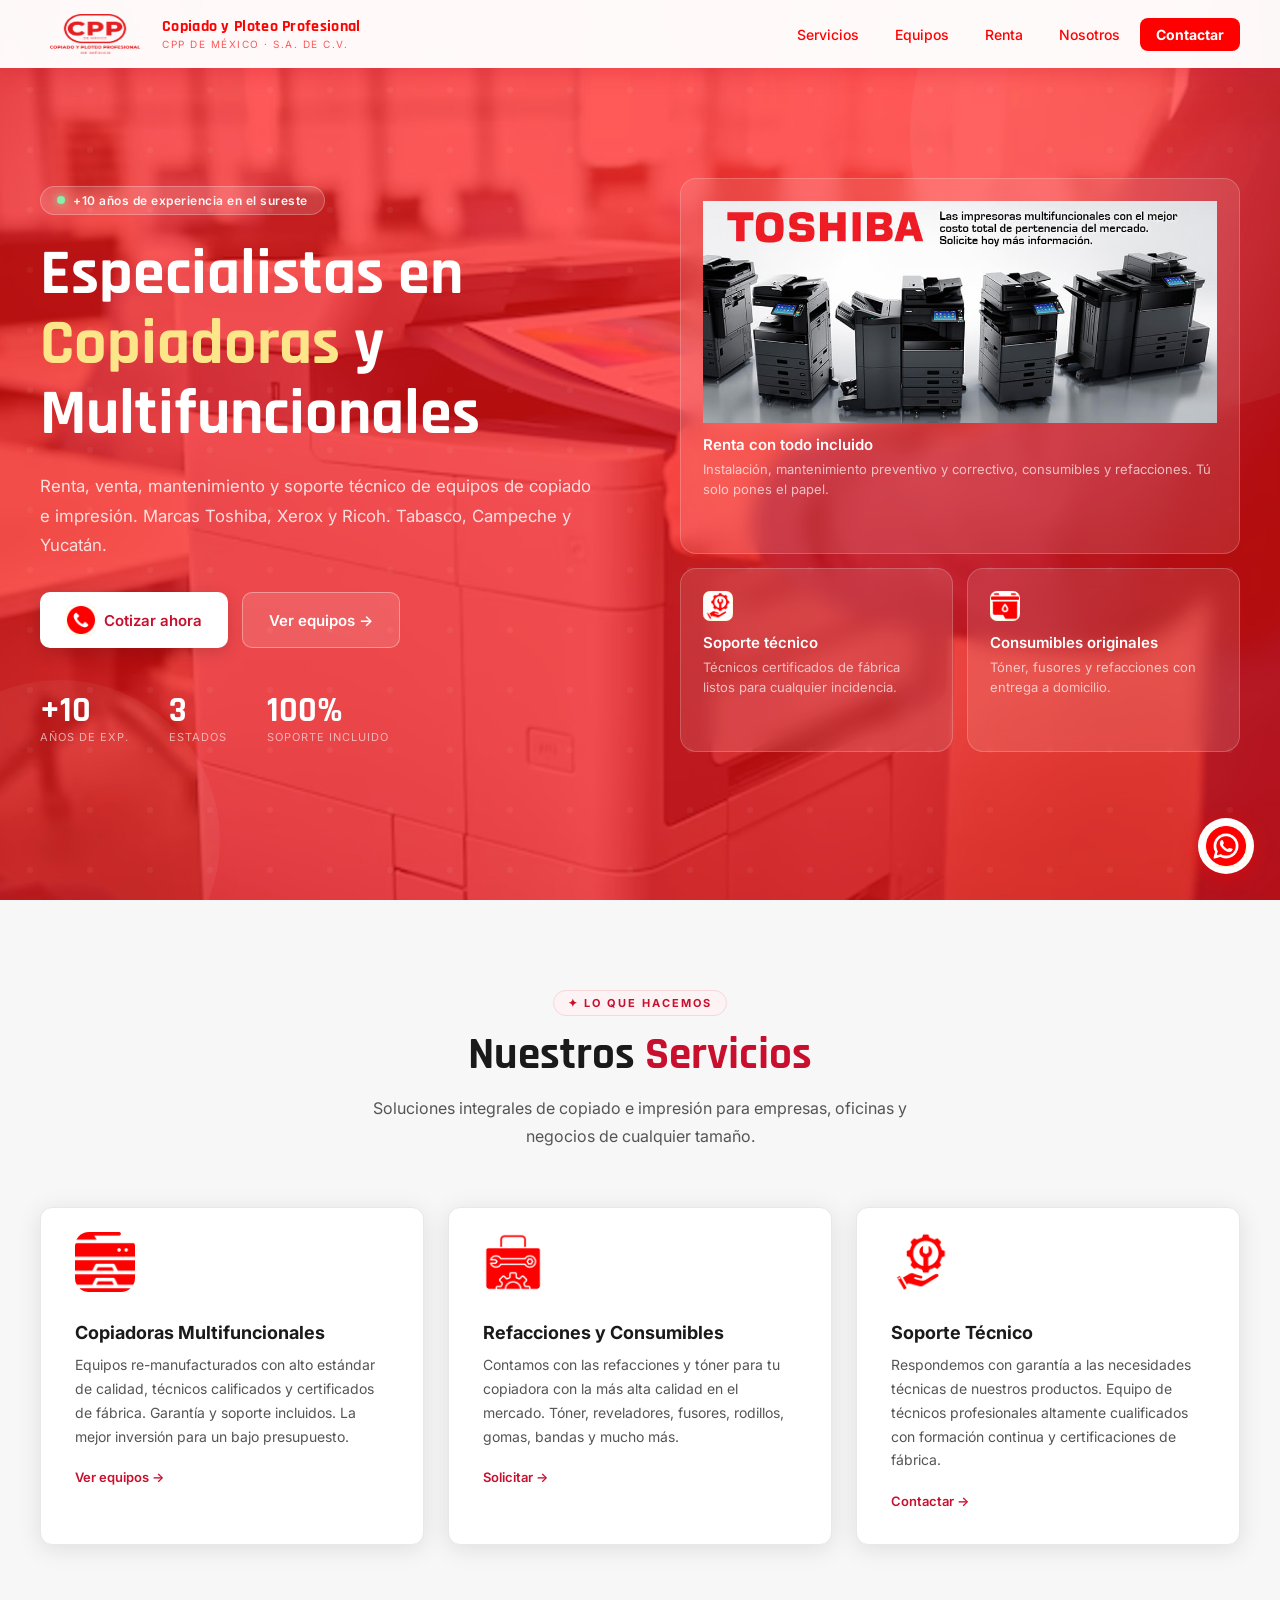
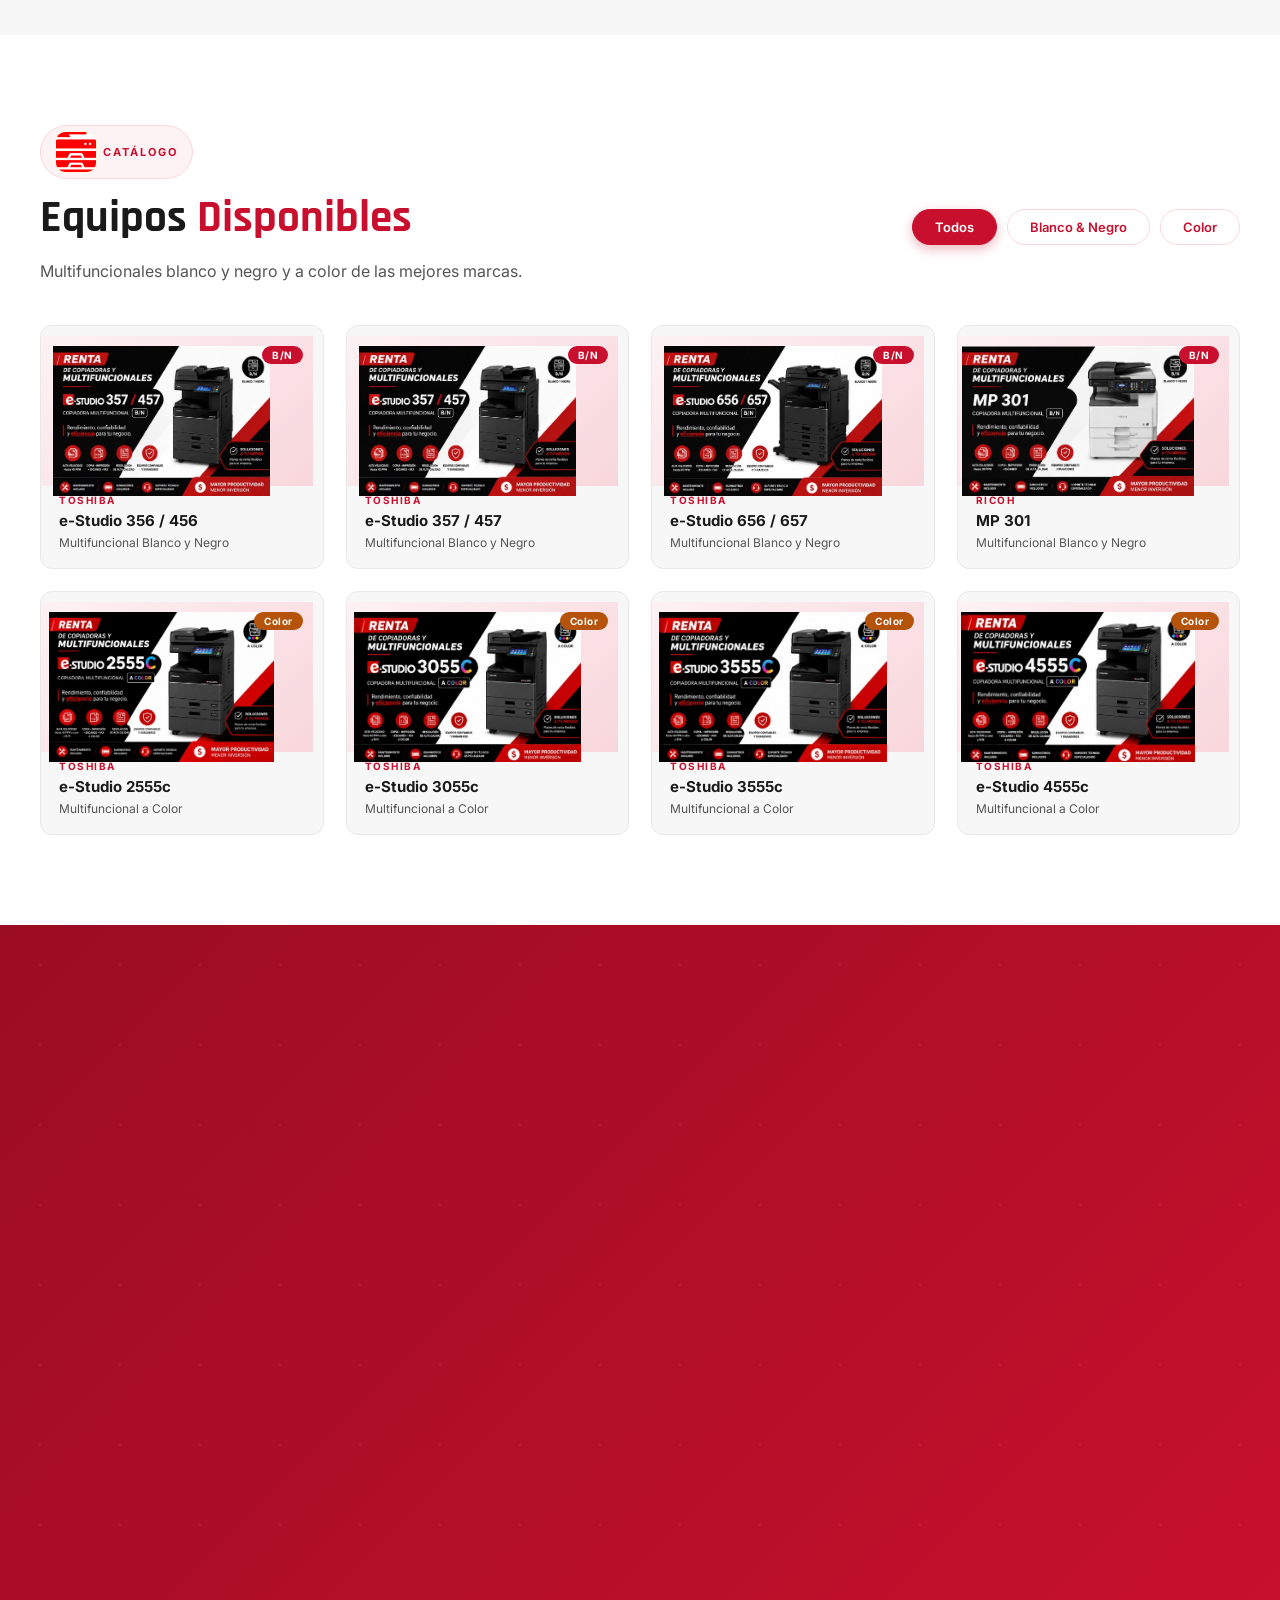
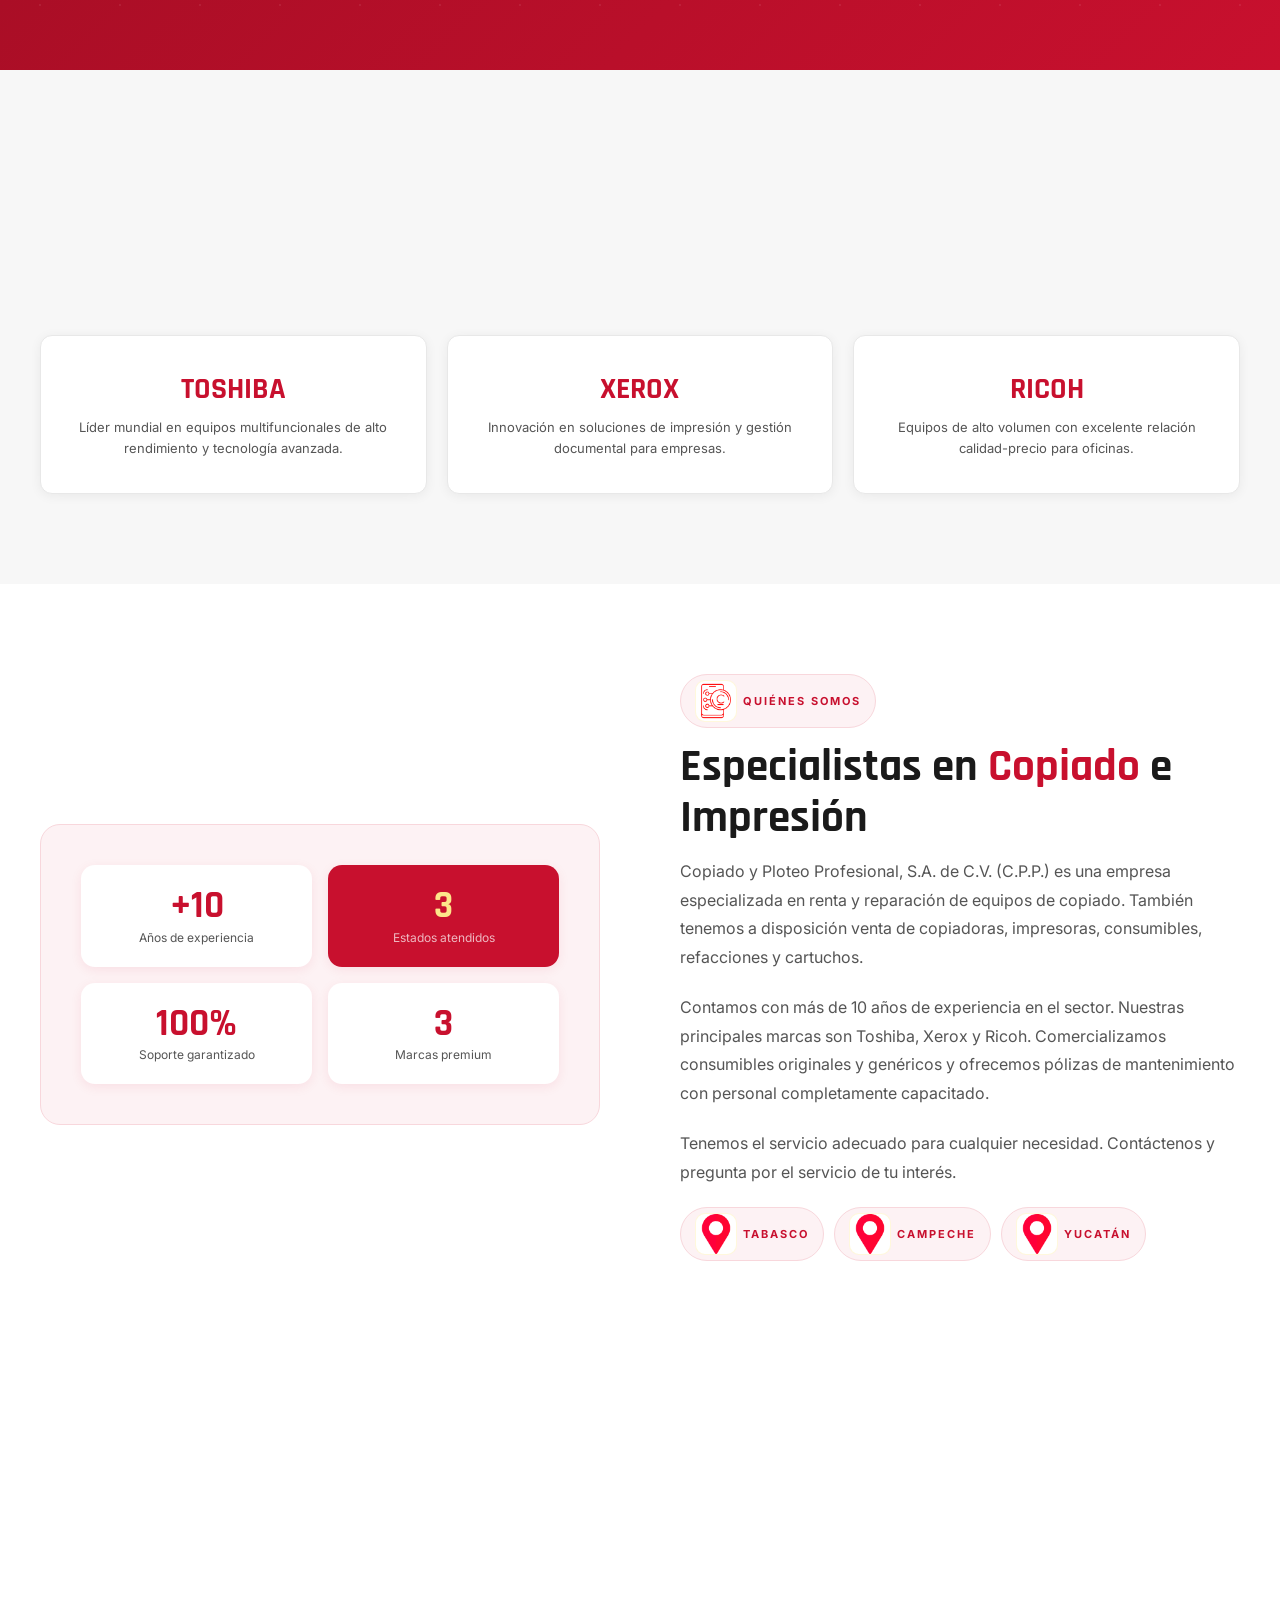
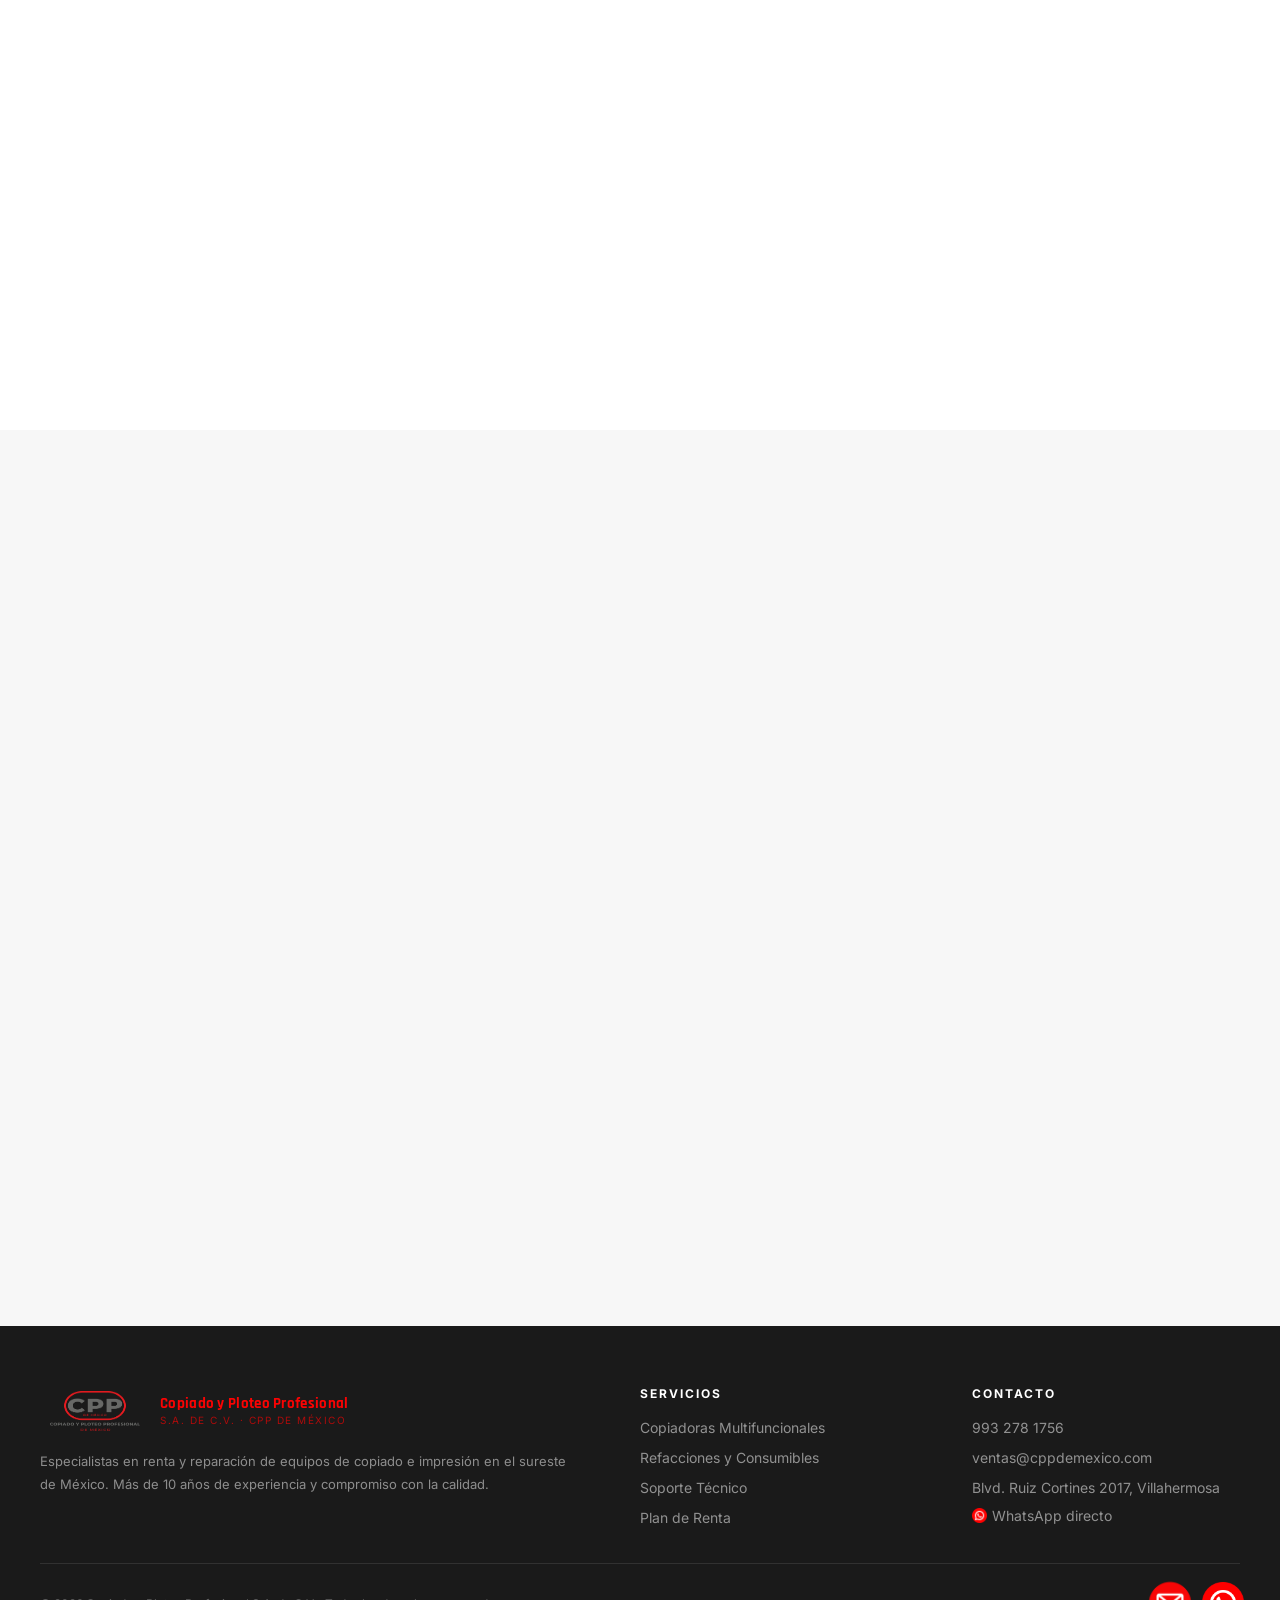
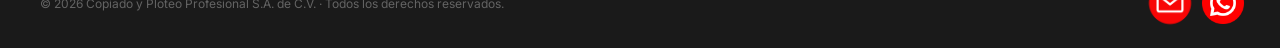
==== iindex.html @ c88094dc "Rename index.html to iindex.html" ====
<!DOCTYPE html>
<html lang="es">
<head>
<meta charset="UTF-8">
<meta name="viewport" content="width=device-width, initial-scale=1.0">
<title>Copiado y Ploteo Profesional | CPP de México</title>
<link href="https://fonts.googleapis.com/css2?family=Inter:wght@300;400;500;600;700;800&family=Rajdhani:wght@500;600;700&display=swap" rel="stylesheet">
<link rel="stylesheet" href="styles.css">
 

</head>
<body>

<!-- NAV -->
<nav id="navbar">
  <a href="#inicio" class="nav-logo">
 <!--   <img src="img/CPPOriginal.png" alt="Logo CPP" class="logo-img" onerror="this.style.display='none'">  -->
  <div class="logo-box"><img src="img/CPP Monocromo Rojo.png" alt="Logo CPP" class="v-logo"></div>
    <div class="logo-txt">
      <span class="logo-nombre">Copiado y Ploteo Profesional</span>
      <span class="logo-sub">CPP de México · S.A. de C.V.</span>
    </div>
  </a>
  <div class="nav-links">
    <a href="#servicios">Servicios</a>
    <a href="#equipos">Equipos</a>
    <a href="#renta">Renta</a>
    <a href="#nosotros">Nosotros</a>
    <a href="#contacto" class="nav-cta">Contactar</a>
  </div>
</nav>

<!-- HERO -->
<section class="hero" id="inicio">
  
  <div class="hero-orb orb1"></div>
  <div class="hero-orb orb2"></div>
  <div class="hero-inner">
    <div>
      <div class="hero-badge"><span class="dot-vivo"></span>+10 años de experiencia en el sureste</div>
      <h1>Especialistas en <em>Copiadoras</em> y Multifuncionales</h1>
      <p>Renta, venta, mantenimiento y soporte técnico de equipos de copiado e impresión. Marcas Toshiba, Xerox y Ricoh. Tabasco, Campeche y Yucatán.</p>
      <div class="hero-btns">
        <a href="#contacto" class="btn btn-blanco"><img src="img/llamada-telefonica.png" alt="Soporte técnico" class="v-icono2"> Cotizar ahora</a>
        <a href="#equipos" class="btn btn-outline">Ver equipos →</a>
      </div>
      <div class="hero-nums">
        <div class="hero-num-item"><div class="num">+10</div><div class="lbl">Años de exp.</div></div>
        <div class="hero-num-item"><div class="num">3</div><div class="lbl">Estados</div></div>
        <div class="hero-num-item"><div class="num">100%</div><div class="lbl">Soporte incluido</div></div>
      </div>
    </div>
    <div class="hero-right">
      <div class="cards-grid">
        <div class="hero-card wide">
          <div class="hc-icon">
          <img src="img/toshiba-slider.jpg" alt="Toshiba e-Studio 2555c" class="eq-card-img" onerror="this.src='data:image/svg+xml;utf8,<svg xmlns=\'http://www.w3.org/2000/svg\' width=\'60\' height=\'60\' viewBox=\'0 0 24 24\' fill=\'none\' stroke=\'%23c8102e\' stroke-width=\'1.5\'><rect x=\'5\' y=\'14\' width=\'14\' height=\'8\' rx=\'1\'/><path d=\'M16 14V4a2 2 0 0 0-2-2h-4a2 2 0 0 0-2 2v10\'/></svg>'">
          </div>
          <h3>Renta con todo incluido</h3>
          <p>Instalación, mantenimiento preventivo y correctivo, consumibles y refacciones. Tú solo pones el papel.</p>
        </div>
        <div class="hero-card">
          <div class="hc-icon"><img src="img/mantenimiento.png" alt="Soporte técnico" class="v-icono2"></div>
          <h3>Soporte técnico</h3>
          <p>Técnicos certificados de fábrica listos para cualquier incidencia.</p>
        </div>
        <div class="hero-card">
          <div class="hc-icon"><img src="img/cartucho.png" alt="Consumibles" class="v-icono2"></div>
          <h3>Consumibles originales</h3>
          <p>Tóner, fusores y refacciones con entrega a domicilio.</p>
        </div>
      </div>
    </div>
  </div>
</section>

<!-- SERVICIOS -->
<section id="servicios">
  <div class="container">
    <div class="s-head center rv">
      <span class="s-badge">✦ Lo que hacemos</span>
      <h2 class="s-titulo">Nuestros <em>Servicios</em></h2>
      <p class="s-desc">Soluciones integrales de copiado e impresión para empresas, oficinas y negocios de cualquier tamaño.</p>
    </div>
    <div class="servicios-grid">
      <div class="srv-card rv d1">
        <div class="srv-icon"  style="background: transparent !important; border: none;"><img src="img/copiadora.png" alt="Multifuncionales" class="srv-icon"  style="background: transparent !important; border: none;"></div>
        <h3>Copiadoras Multifuncionales</h3>
        <p>Equipos re-manufacturados con alto estándar de calidad, técnicos calificados y certificados de fábrica. Garantía y soporte incluidos. La mejor inversión para un bajo presupuesto.</p>
        <a href="#equipos" class="srv-link">Ver equipos →</a>
      </div>
      <div class="srv-card rv d2">
        <div class="srv-icon"  style="background: transparent !important; border: none;"><img src="img/refaccion.png" alt="Refacciones y Consumibles" class="srv-icon"  style="background: transparent !important; border: none;"></div>
        <h3>Refacciones y Consumibles</h3>
        <p>Contamos con las refacciones y tóner para tu copiadora con la más alta calidad en el mercado. Tóner, reveladores, fusores, rodillos, gomas, bandas y mucho más.</p>
        <a href="#contacto" class="srv-link">Solicitar →</a>
      </div>
      <div class="srv-card rv d3">
        <div class="srv-icon"  style="background: transparent !important; border: none;"><img src="img/mantenimiento.png" alt="Soporte Técnico" class="srv-icon"  style="background: transparent !important; border: none;"></div>
        <h3>Soporte Técnico</h3>
        <p>Respondemos con garantía a las necesidades técnicas de nuestros productos. Equipo de técnicos profesionales altamente cualificados con formación continua y certificaciones de fábrica.</p>
        <a href="#contacto" class="srv-link">Contactar →</a>
      </div>
    </div>
  </div>
</section>

<!-- EQUIPOS -->
<section id="equipos">
  <div class="container">
    <div style="display:flex;justify-content:space-between;align-items:flex-end;flex-wrap:wrap;gap:2rem;margin-bottom:2.5rem;" class="rv">
      <div>
        <span class="s-badge"><img src="img/copiadora.png" alt="Soporte técnico" class="v-icon"> Catálogo</span>
        <h2 class="s-titulo">Equipos <em>Disponibles</em></h2>
        <p class="s-desc">Multifuncionales blanco y negro y a color de las mejores marcas.</p>
      </div>
      <div class="tabs">
        <button class="tab act" onclick="filtrar('todos',this)">Todos</button>
        <button class="tab" onclick="filtrar('bn',this)">Blanco & Negro</button>
        <button class="tab" onclick="filtrar('color',this)">Color</button>
      </div>
    </div>
    <div class="equipos-grid" id="equiposGrid">
      <div class="eq-card rv d1" data-t="bn"><div class="eq-img"><img src="img/Imagen357-457.jpg" alt="Toshiba e-Studio 357 / 457" class="eq-img"><span class="eq-pill">B/N</span></div><div class="eq-info"><div class="eq-marca">Toshiba</div><div class="eq-modelo">e-Studio 356 / 456</div><div class="eq-tipo">Multifuncional Blanco y Negro</div></div></div>      
      <div class="eq-card rv d2" data-t="bn"><div class="eq-img"><img src="img/Imagen357-457.jpg" alt="Toshiba e-Studio 357 / 457" class="eq-img"><span class="eq-pill">B/N</span></div><div class="eq-info"><div class="eq-marca">Toshiba</div><div class="eq-modelo">e-Studio 357 / 457</div><div class="eq-tipo">Multifuncional Blanco y Negro</div></div></div>
      <div class="eq-card rv d3" data-t="bn"><div class="eq-img"><img src="img/Imagen656-657.jpg" alt="Toshiba e-Studio 656 / 657" class="eq-img"><span class="eq-pill">B/N</span></div><div class="eq-info"><div class="eq-marca">Toshiba</div><div class="eq-modelo">e-Studio 656 / 657</div><div class="eq-tipo">Multifuncional Blanco y Negro</div></div></div>
      <div class="eq-card rv d1" data-t="bn"><div class="eq-img"><img src="img/ImagenMP301.jpg" alt="Ricoh MP 301" class="eq-img"><span class="eq-pill">B/N</span></div><div class="eq-info"><div class="eq-marca">Ricoh</div><div class="eq-modelo">MP 301</div><div class="eq-tipo">Multifuncional Blanco y Negro</div></div></div>
      <div class="eq-card rv d2" data-t="color"><div class="eq-img"><img src="img/Imagen2555c.jpg" alt="Toshiba e-Studio 357 / 457" class="eq-img"><span class="eq-pill" style="background:#b45309;">Color</span></div><div class="eq-info"><div class="eq-marca">Toshiba</div><div class="eq-modelo">e-Studio 2555c</div><div class="eq-tipo">Multifuncional a Color</div></div></div>
      <div class="eq-card rv d3" data-t="color"><div class="eq-img"><img src="img/Imagen3055c.jpg" alt="Toshiba e-Studio 357 / 457" class="eq-img"><span class="eq-pill" style="background:#b45309;">Color</span></div><div class="eq-info"><div class="eq-marca">Toshiba</div><div class="eq-modelo">e-Studio 3055c</div><div class="eq-tipo">Multifuncional a Color</div></div></div>
      <div class="eq-card rv d1" data-t="color"><div class="eq-img"><img src="img/Imagen3555c.jpg" alt="Toshiba e-Studio 357 / 457" class="eq-img"><span class="eq-pill" style="background:#b45309;">Color</span></div><div class="eq-info"><div class="eq-marca">Toshiba</div><div class="eq-modelo">e-Studio 3555c</div><div class="eq-tipo">Multifuncional a Color</div></div></div>
      <div class="eq-card rv d2" data-t="color"><div class="eq-img"><img src="img/Imagen4555c.jpg" alt="Toshiba e-Studio 357 / 457" class="eq-img"><span class="eq-pill" style="background:#b45309;">Color</span></div><div class="eq-info"><div class="eq-marca">Toshiba</div><div class="eq-modelo">e-Studio 4555c</div><div class="eq-tipo">Multifuncional a Color</div></div></div>
    </div>
  </div>
</section>

<!-- RENTA -->
<section id="renta">
  <div class="container">
    <div class="renta-layout">
      <div class="rv">
        <span class="s-badge"><img src="img/portapapeles.png" alt="Plan de Renta" class="v-icono2"> Plan de Renta</span>
        <h2 class="s-titulo">¡Inicia tu Plan de <em>Renta</em> Hoy!</h2>
        <p class="s-desc">No detengas tu gestión documental. Nosotros nos encargamos de todo.</p>
        <ul class="ventajas">
          <li class="ventaja"><div class="v-icon c-ic"><img src="img/refaccion.png" alt="Instalación completa" class="v-icon"></div><div><div class="v-titulo">Instalación completa</div><div class="v-desc">Nuestro equipo instala y configura el equipo en tu empresa.</div></div></li>
          <li class="ventaja"><div class="v-icon c-ic"><img src="img/pila-de-libros-de-tres.png" alt="Capacitación al usuario" class="v-icon"></div><div><div class="v-titulo">Capacitación al usuario</div><div class="v-desc">Entrenamos a tu personal para aprovechar el equipo al máximo.</div></div></li>
          <li class="ventaja"><div class="v-icon c-ic"><img src="img/mantenimiento.png" alt="Servicio preventivo y correctivo" class="v-icon"></div><div><div class="v-titulo">Servicio preventivo y correctivo</div><div class="v-desc">Mantenimiento periódico y atención a fallas sin costos extras.</div></div></li>
          <li class="ventaja"><div class="v-icon c-ic"><img src="img/consumibles.png" alt="Consumibles y refacciones incluidas" class="v-icon"></div><div><div class="v-titulo">Consumibles y refacciones incluidas</div><div class="v-desc">Tóner, reveladores, fusores y más. Tú solo pones el papel.</div></div></li>
        </ul>
      </div>
      <div class="rv d2">
        <div class="cta-box">
          <div class="cta-slogan">¡Tú solo pones el papel!</div>
          <div class="cta-sub">Instalación · Mantenimiento preventivo y correctivo · Consumibles · Tóner · Refacciones.<br>Todo incluido en tu plan de renta mensual.</div>
          <a href="https://wa.me/529932781756" class="btn-wa" target="_blank"><img src="img/whatsapp.png" alt="WhatsApp" class="v-icon"> Cotizar por WhatsApp</a>
          <div class="cta-datos">
            <strong>ventas@cppdemexico.com</strong><br>
            WhatsApp: <strong>993 278 1756</strong><br>
            Celular: <strong>993 224 5363 · 81 3222 5415</strong>
          </div>
        </div>
      </div>
    </div>
  </div>
</section>

<!-- MARCAS -->
<section id="marcas">
  <div class="container">
    <div class="s-head center rv">
      <span class="s-badge"><img src="img/marca.png" alt="Marcas" class="v-icon"> Marcas</span>
      <h2 class="s-titulo">Distribuidores <em>Autorizados</em></h2>
    </div>
    <div class="marcas-grid">
      <div class="marca-card rv d1"><div class="marca-nombre">TOSHIBA</div><div class="marca-desc">Líder mundial en equipos multifuncionales de alto rendimiento y tecnología avanzada.</div></div>
      <div class="marca-card rv d2"><div class="marca-nombre">XEROX</div><div class="marca-desc">Innovación en soluciones de impresión y gestión documental para empresas.</div></div>
      <div class="marca-card rv d3"><div class="marca-nombre">RICOH</div><div class="marca-desc">Equipos de alto volumen con excelente relación calidad-precio para oficinas.</div></div>
    </div>
  </div>
</section>

<!-- NOSOTROS -->
<section id="nosotros">
  <div class="container">
    <div class="nos-layout">
      <div class="nos-nums rv">
        <div class="n-box"><div class="n-num">+10</div><div class="n-lbl">Años de experiencia</div></div>
        <div class="n-box dest"><div class="n-num">3</div><div class="n-lbl">Estados atendidos</div></div>
        <div class="n-box"><div class="n-num">100%</div><div class="n-lbl">Soporte garantizado</div></div>
        <div class="n-box"><div class="n-num">3</div><div class="n-lbl">Marcas premium</div></div>
      </div>
      <div class="nos-texto rv d2">
        <span class="s-badge"><img src="img/somos.png" alt="Quiénes somos" class="v-icon"> Quiénes somos</span>
        <h2 class="s-titulo">Especialistas en <em>Copiado</em> e Impresión</h2>
        <p>Copiado y Ploteo Profesional, S.A. de C.V. (C.P.P.) es una empresa especializada en renta y reparación de equipos de copiado. También tenemos a disposición venta de copiadoras, impresoras, consumibles, refacciones y cartuchos.</p>
        <p>Contamos con más de 10 años de experiencia en el sector. Nuestras principales marcas son Toshiba, Xerox y Ricoh. Comercializamos consumibles originales y genéricos y ofrecemos pólizas de mantenimiento con personal completamente capacitado.</p>
        <p>Tenemos el servicio adecuado para cualquier necesidad. Contáctenos y pregunta por el servicio de tu interés.</p>
        <div class="chips">
          <span class="s-badge"><img src="img/marcador-de-posicion.png" alt="Celular" class="v-icon"> Tabasco</span>
          <span class="s-badge"><img src="img/marcador-de-posicion.png" alt="Dirección" class="v-icon"> Campeche</span>
          <span class="s-badge"><img src="img/marcador-de-posicion.png" alt="Dirección" class="v-icon"> Yucatán</span>
        </div>
      </div>
    </div>
  </div>
</section>

 <!-- formulario --> 

 <!-- FORMULARIO -->
<section id="formulario">
  <div class="container"> 
    <div class="nos-layout">

      <div class="nos-nums rv">      
        <h2 class="s-titulo" style="display: block;"><em>¿Te interesa una renta? </em>Déjanos tus datos y nos contactamos contigo.</h2>      
      </div>
    
      <div class="nos-texto rv d2">
        <div class="">     
           <h2 class="s-titulo" style="display: block;"><em>Formulario: </em></h2>      
        </div>
       
                <form class="interactive-form" method="post" name="cpp" id="form-control" accept-charset="utf-8">
                    <div class="form-group">
                        <input type="text" id="interactive-name" data-type="input-textbox" placeholder=" ">
                        <label for="interactive-name">Nombre</label>
                    </div>
                    
                    <div class="form-group">
                        <input type="email" id="interactive-email" data-type="input-textbox" placeholder=" ">
                        <label for="interactive-email">Email</label>
                    </div>
                    
                    <div class="form-group">
                        <textarea id="interactive-message" rows="4" placeholder=" "></textarea>
                        <label for="interactive-message">Mensaje</label>
                    </div>
                    
                    <button type="submit"  id="btn_guardar-registro">
                        <span>Enviar Mensaje</span>
                        <div class="button-ripple"></div>
                    </button>
                </form>
            

       <div id="msg-confirmacion" class="oculto">
        ✅ Tus datos se enviaron correctamente. En el transcurso del día nos comunicaremos contigo.
       </div>
      
      </div>
    </div>
  </div>
</section>


<!-- CONTACTO -->
<section id="contacto">
  <div class="container">
    <div class="s-head center rv">
      <span class="s-badge"><img src="img/llamada-telefonica.png" alt="Celular" class="v-icon"> Contáctanos</span>
      <h2 class="s-titulo">Estamos para <em>Ayudarte</em></h2>
      <p class="s-desc">Visítanos, escríbenos o llámanos. Con gusto te asesoramos sin compromiso.</p>
    </div>
    <div class="contacto-layout">
      <div class="c-items rv d1" >

        
        <a href="https://wa.me/529932781756" class="c-item" style="border-left:3px solid var(--rojo);" target="_blank">
          <div class="c-ic"><img src="img/whatsapp.png" alt="WhatsApp" class="v-icon"></div>
          <div><div class="c-lbl">WhatsApp</div><div class="c-val">993 278 1756</div></div>
        </a>
        

        
        <a href="tel:+529932245363" class="c-item" style="border-left:3px solid var(--rojo);">
          <div class="c-ic" ><img src="img/telefono-movil.png" alt="Celular" class="v-icon"></div>
          <div><div class="c-lbl">Celular ventas</div><div class="c-val">993 224 5363</div><div class="c-val2">81 3222 5415 · 993 591 0298</div></div>
        </a>
      

        
        <a href="mailto:ventas@cppdemexico.com" class="c-item" style="border-left:3px solid var(--rojo);">
          <div class="c-ic" ><img src="img/email.png" alt="Correo electrónico" class="v-icon" style="width: 60px; height: 60px;"></div>
          <div><div class="c-lbl">Correo electrónico</div><div class="c-val">ventas@cppdemexico.com</div><div class="c-val2">sistemas.impresto@gmail.com</div></div>
        </a>
        

        <div class="c-item" style="border-left:3px solid var(--rojo);">
          <div class="c-ic"><img src="img/marcador-de-posicion.png" alt="Dirección" class="v-icon"></div>
          <div><div class="c-lbl">Dirección</div><div class="c-val">Blvd. Adolfo Ruiz Cortines 2017</div><div class="c-val2">Atasta de Serra, C.P. 86100 · Villahermosa, Tab.</div></div>
        </div>

        <div class="c-item" style="border-left:3px solid var(--rojo);">
          <div class="c-ic"><img src="img/servicio-al-cliente.png" alt="Asesor de ventas" class="v-icon"></div>
          <div><div class="c-lbl">Asesor de ventas</div><div class="c-val">Arturo Morales Yedra</div><div class="c-val2">arturoye@cppdemexico.com · carlosdd@cppdemexico.com</div></div>
        </div>
      </div>
      <div class="rv d2">
        <div class="mapa-box">
          <iframe src="https://maps.google.com/maps?q=Boulevard+Adolfo+Ruiz+Cortines+2017,+Atasta+de+Serra,+86100+Villahermosa&output=embed&z=17" loading="lazy" allowfullscreen referrerpolicy="no-referrer-when-downgrade" title="Ubicación CPP de México"></iframe>
        </div>
        <div class="horario-box" style="border-left:3px solid var(--rojo);">
          <strong>Horario de atención</strong>
          <p>Lunes a Viernes: 9:00 AM – 6:00 PM<br>Sábado: 9:00 AM – 2:00 PM<br><span>Soporte técnico disponible en horario de renta</span></p>
        </div>
      </div>
    </div>
  </div>
</section>

<!-- FOOTER -->
<footer>
  <div class="footer-grid">
    <div>
      <div style="display:flex;align-items:center;gap:10px;margin-bottom:6px;">
        <div class="logo-box"><img src="img/CPP Original.png" alt="logo" class="v-logo"></div>
        <div>
          <div class="logo-nombre" style="font-size:15px;">Copiado y Ploteo Profesional</div>
          <div class="logo-sub">S.A. de C.V. · CPP de México</div>
        </div>
      </div>
      <p class="f-desc">Especialistas en renta y reparación de equipos de copiado e impresión en el sureste de México. Más de 10 años de experiencia y compromiso con la calidad.</p>
    </div>
    <div>
      <div class="f-titulo">Servicios</div>
      <ul class="f-links">
        <li><a href="#servicios">Copiadoras Multifuncionales</a></li>
        <li><a href="#servicios">Refacciones y Consumibles</a></li>
        <li><a href="#servicios">Soporte Técnico</a></li>
        <li><a href="#renta">Plan de Renta</a></li>
      </ul>
    </div>
    <div>
      <div class="f-titulo">Contacto</div>
      <ul class="f-links">
        <li><a href="tel:+529932781756">993 278 1756</a></li>
        <li><a href="mailto:ventas@cppdemexico.com">ventas@cppdemexico.com</a></li>
        <li><a href="#">Blvd. Ruiz Cortines 2017, Villahermosa</a></li>
        <a href="https://wa.me/529932781756" target="_blank" style="display:flex; align-items:center; gap:5px;">
  <img src="img/whatsapp.png" alt="WhatsApp" style="width:15px; height:15px; border:none;">
   WhatsApp directo
</a>

      </ul>
    </div>
  </div>
  <div class="footer-bot">
    <div>© 2026 Copiado y Ploteo Profesional S.A. de C.V. · Todos los derechos reservados.</div>
    <div class="soc-links">
      <a href="mailto:ventas@cppdemexico.com" class="soc-btn" title="Email"><img src="img/email.png" alt="Email" class="v-icon" style="background: transparent !important; border:none; width: 60px; height: 60px;"> </a>  &nbsp;
      <a href="https://wa.me/529932781756" class="soc-btn" target="_blank" title="WhatsApp"><img src="img/whatsapp.png" alt="WhatsApp" class="v-icon" style="background: transparent !important;;border:none"></a>
    </div>
  </div>
</footer>

<a href="https://wa.me/529932781756" class="wa-fab" target="_blank" title="WhatsApp"><img src="img/whatsapp.png" alt="WhatsApp" class="v-icon"></a>
<script src="scripts.js"></script>
</body>
</html>
---- styles.css ----
*, *::before, *::after { box-sizing: border-box; margin: 0; padding: 0; }

  :root {
    --rojo: #c8102e;
    --rojo-oscuro: #9b0d22;
    --rojo-claro: #e6193a;
    --rojo-suave: #fdf2f4;
    --rojo-medio: #f8d7dc;
    --blanco: #ffffff;
    --gris-oscuro: #1a1a1a;
    --gris-medio: #3d3d3d;
    --gris-texto: #555555;
    --gris-claro: #f7f7f7;
    --gris-borde: #e8e8e8;
    --sombra: 0 4px 24px rgba(0,0,0,0.10);
    --sombra-hover: 0 12px 40px rgba(200,16,46,0.18);
    --radio: 12px;
    --trans: 0.3s cubic-bezier(0.4,0,0.2,1);
  }

  html { scroll-behavior: smooth; }
  body { font-family: 'Inter', sans-serif; color: var(--gris-oscuro); background: var(--blanco); overflow-x: hidden; }

/* ── NAV ── */
nav {
  position: fixed; top: 0; left: 0; right: 0; z-index: 1000;
  background: rgba(255, 255, 255, 0.97);
  backdrop-filter: blur(12px);
  padding: 0 2.5rem;
  display: flex; align-items: center; justify-content: space-between;
  height: 68px;
  box-shadow: 0 2px 20px rgba(200,16,46,0.35);
  transition: height var(--trans), background var(--trans);
}

/* Estado scrolled */
nav.scrolled {
  height: 58px;
  background: rgba(250, 21, 56, 0.98);
}

/* Logo */
.nav-logo { display: flex; align-items: center; gap: 12px; text-decoration: none; }
.logo-box {
  background: transparent; border-radius: 8px;
  padding: 5px 10px;
  font-family: 'Rajdhani', sans-serif;
  font-weight: 700; font-size: 16px; color: var(--rojo);
  letter-spacing: 1px; line-height: 1;
}
.logo-txt { display: flex; flex-direction: column; }
.logo-nombre { font-family: 'Rajdhani', sans-serif; font-weight: 700; font-size: 16px; color: rgb(251, 3, 3); letter-spacing: 0.3px; line-height: 1.1; }
.logo-sub { font-size: 10px; color: rgba(252, 3, 3, 0.65); letter-spacing: 1.5px; text-transform: uppercase; margin-top: 2px; }

/* Logo cuando nav es rojo */
nav.scrolled .logo-nombre { color: #ffffff; }
nav.scrolled .logo-sub { color: #ffffff; }
nav.scrolled .nav-logo img { filter: brightness(0) invert(1); } /* convierte logo rojo a blanco */

/* Links */
.nav-links { display: flex; gap: 4px; align-items: center; }
.nav-links a {
  color: #ff0000; text-decoration: none;
  font-size: 14px; font-weight: 500; padding: 8px 16px;
  border-radius: 8px; transition: all var(--trans);
  background: transparent;
}
.nav-links a:hover { background: #ff0000; color: #ffffff; }

/* Links cuando nav es rojo */
nav.scrolled .nav-links a {
  color: #ffffff;
  background: transparent;
}
nav.scrolled .nav-links a:hover {
  background: #ffffff;
  color: #ff0000;
}

/* CTA */
.nav-cta {
  background: #ff0000 !important;
  color: var(--blanco) !important;
  font-weight: 700 !important;
}
.nav-cta:hover {
  background: #ff0000 !important;
  transform: translateY(-1px);
  box-shadow: 0 4px 14px rgba(0,0,0,0.15);
}

/* CTA cuando nav es rojo */
nav.scrolled .nav-cta {
  background: #ffffff !important;
  color: #ff0000 !important;
}
nav.scrolled .nav-cta:hover {
  background: #ffffff !important;
  transform: translateY(-1px);
  box-shadow: 0 4px 14px rgba(0,0,0,0.15);
}

  /* ── HERO ── */
  .hero {
     background-image: url('img/fondo.jpg'); /* Imagen de fondo */
    background-size: cover;       /* Que cubra todo el contenedor */
    background-position: center;  /* Centrada */
    background-repeat: no-repeat; /* No repetir */
    height: 100vh;                 /* Mantener altura */
    min-height: 100vh;
    /*background: linear-gradient(135deg, var(--rojo-oscuro) 0%, var(--rojo) 55%, #e6193a 100%); */
    display: flex; align-items: center;
    position: relative; overflow: hidden;
    padding: 100px 2.5rem 70px;
  }
  .hero::before {
    content: '';
    position: absolute; inset: 0;
    background: url("data:image/svg+xml,%3Csvg width='60' height='60' viewBox='0 0 60 60' xmlns='http://www.w3.org/2000/svg'%3E%3Ccircle cx='30' cy='30' r='3' fill='%23ffffff' fill-opacity='0.05'/%3E%3C/svg%3E");
    animation: bgMove 20s linear infinite;
  }
  @keyframes bgMove { to { background-position: 60px 60px; } }

  .hero-orb {
    position: absolute; border-radius: 50%;
    background: rgba(255,255,255,0.05);
    pointer-events: none;
  }
  .orb1 { width: 550px; height: 550px; right: -180px; top: -140px; animation: float1 9s ease-in-out infinite; }
  .orb2 { width: 320px; height: 320px; left: -100px; bottom: -100px; animation: float1 7s ease-in-out infinite reverse; }
  @keyframes float1 { 0%,100% { transform: translateY(0); } 50% { transform: translateY(-28px); } }

  .hero-inner {
    position: relative; z-index: 2;
    max-width: 1200px; margin: 0 auto; width: 100%;
    display: grid; grid-template-columns: 1fr 1fr; gap: 5rem; align-items: center;
  }

  .hero-badge {
    display: inline-flex; align-items: center; gap: 8px;
    background: rgba(255,255,255,0.14); color: rgba(255,255,255,0.95);
    font-size: 12px; font-weight: 600; padding: 6px 16px;
    border-radius: 50px; border: 1px solid rgba(255,255,255,0.25);
    margin-bottom: 1.5rem; letter-spacing: 0.5px;
    animation: fadeUp 0.7s ease both;
  }
  .dot-vivo { width: 8px; height: 8px; border-radius: 50%; background: #86efac; box-shadow: 0 0 8px #86efac; animation: blink 2s infinite; }
  @keyframes blink { 0%,100%{opacity:1;} 50%{opacity:0.4;} }

  .hero h1 {
    font-family: 'Rajdhani', sans-serif;
    font-size: clamp(2.6rem, 5vw, 4rem);
    font-weight: 700; color: white; line-height: 1.1; margin-bottom: 1.4rem;
    animation: fadeUp 0.7s ease 0.1s both;
  }
  .hero h1 em { font-style: normal; color: #fde68a; }
  .hero p { font-size: 1.05rem; color: rgba(255,255,255,0.82); line-height: 1.75; margin-bottom: 2rem; animation: fadeUp 0.7s ease 0.2s both; }
  .hero-btns { display: flex; gap: 14px; flex-wrap: wrap; animation: fadeUp 0.7s ease 0.3s both; }

  .btn {
    display: inline-flex; align-items: center; gap: 8px;
    padding: 13px 26px; border-radius: 10px;
    font-weight: 600; font-size: 15px; text-decoration: none;
    border: none; cursor: pointer; transition: all var(--trans);
  }
  .btn-blanco { background: white; color: var(--rojo); box-shadow: 0 4px 16px rgba(0,0,0,0.15); }
  .btn-blanco:hover { transform: translateY(-2px); box-shadow: 0 8px 24px rgba(0,0,0,0.2); }
  .btn-outline { background: rgba(255,255,255,0.12); color: white; border: 1.5px solid rgba(255,255,255,0.35); backdrop-filter: blur(10px); }
  .btn-outline:hover { background: rgba(255,255,255,0.2); transform: translateY(-2px); }

  .hero-nums { display: flex; gap: 2.5rem; margin-top: 2.8rem; animation: fadeUp 0.7s ease 0.4s both; }
  .hero-num-item .num { font-family: 'Rajdhani', sans-serif; font-size: 2.2rem; font-weight: 700; color: white; line-height: 1; }
  .hero-num-item .lbl { font-size: 11px; color: rgba(255,255,255,0.6); text-transform: uppercase; letter-spacing: 1px; margin-top: 2px; }

  .hero-right { animation: fadeLeft 0.8s ease 0.2s both; }
  .cards-grid { display: grid; grid-template-columns: 1fr 1fr; gap: 14px; }
  .hero-card {
    background: rgba(255,255,255,0.11);
    border: 1px solid rgba(255,255,255,0.2);
    border-radius: 16px; padding: 22px;
    backdrop-filter: blur(10px);
    transition: all var(--trans);
  }
  .hero-card:hover { background: rgba(255,255,255,0.18); transform: translateY(-4px); }
  .hero-card.wide { grid-column: span 2; }
  .hc-icon { font-size: 26px; margin-bottom: 12px; }
  .hero-card h3 { font-size: 15px; font-weight: 600; color: white; margin-bottom: 6px; }
  .hero-card p { font-size: 13px; color: rgba(255,255,255,0.68); line-height: 1.5; }

  @keyframes fadeUp { from { opacity:0; transform:translateY(22px); } to { opacity:1; transform:translateY(0); } }
  @keyframes fadeLeft { from { opacity:0; transform:translateX(30px); } to { opacity:1; transform:translateX(0); } }

  /* ── SECCIONES ── */
  section { padding: 90px 2.5rem; }
  .container { max-width: 1200px; margin: 0 auto; }

  .s-badge {
    display: inline-flex; align-items: center; gap: 6px;
    background: var(--rojo-suave); color: var(--rojo);
    font-size: 11px; font-weight: 700; letter-spacing: 2px;
    text-transform: uppercase; padding: 5px 14px; border-radius: 50px;
    border: 1px solid var(--rojo-medio); margin-bottom: 14px;
  }
  .s-titulo { font-family: 'Rajdhani', sans-serif; font-size: clamp(1.9rem,4vw,2.8rem); font-weight: 700; color: var(--gris-oscuro); line-height: 1.15; margin-bottom: 12px; }
  .s-titulo em { font-style: normal; color: var(--rojo); }
  .s-desc { font-size: 1rem; color: var(--gris-texto); line-height: 1.8; max-width: 580px; }
  .s-head { margin-bottom: 3.5rem; }
  .center { text-align: center; }
  .center .s-desc { margin: 0 auto; }

  /* reveal */
  .rv { opacity: 0; transform: translateY(28px); transition: opacity 0.65s ease, transform 0.65s ease; }
  .rv.in { opacity: 1; transform: none; }
  .rv.d1 { transition-delay: 0.1s; } .rv.d2 { transition-delay: 0.2s; } .rv.d3 { transition-delay: 0.3s; }

  /* ── SERVICIOS ── */
  #servicios { background: var(--gris-claro); }
  .servicios-grid { display: grid; grid-template-columns: repeat(auto-fit, minmax(290px,1fr)); gap: 24px; }
  .srv-card {
    background: white; border-radius: var(--radio);
    padding: 34px; box-shadow: var(--sombra);
    border: 1px solid var(--gris-borde);
    position: relative; overflow: hidden;
    transition: all var(--trans);
  }
  .srv-card::after {
    content: ''; position: absolute; bottom: 0; left: 0; right: 0;
    height: 3px; background: var(--blanco); border-radius: 3px 3px 0 0;
    transform: scaleX(0); transform-origin: left;
    transition: transform var(--trans);
  }
  .srv-card:hover::after { transform: scaleX(1); }
  .srv-card:hover { transform: translateY(-7px); box-shadow: var(--sombra-hover); border-color: var(--rojo-suave); }
  .srv-icon {
    width: 60px; height: 60px; border-radius: 14px;
    background: var(--rojo-suave); border: 1.5px solid var(--rojo-medio);
    display: flex; align-items: center; justify-content: center;
    font-size: 26px; margin-bottom: 20px;
    transition: all var(--trans);
  }
  .srv-card:hover .srv-icon { background: var(--blanco); border-color: var(--blanco); }
  .srv-card h3 { font-size: 18px; font-weight: 700; color: var(--gris-oscuro); margin-bottom: 10px; }
  .srv-card p { font-size: 14px; color: var(--gris-texto); line-height: 1.7; margin-bottom: 18px; }
  .srv-link { display: inline-flex; align-items: center; gap: 5px; color: var(--rojo); font-size: 13px; font-weight: 600; text-decoration: none; transition: gap var(--trans); }
  .srv-link:hover { gap: 10px; }

  /* ── EQUIPOS ── */
  #equipos { background: white; }
  .tabs { display: flex; gap: 10px; flex-wrap: wrap; margin-bottom: 2.5rem; }
  .tab {
    padding: 9px 22px; border-radius: 50px;
    border: 1.5px solid var(--rojo-medio);
    background: none; color: var(--rojo);
    font-family: 'Inter', sans-serif; font-size: 13px; font-weight: 600;
    cursor: pointer; transition: all var(--trans);
  }
  .tab:hover, .tab.act { background: var(--rojo); color: white; border-color: var(--rojo); box-shadow: 0 4px 12px rgba(200,16,46,0.3); }
  .equipos-grid { display: grid; grid-template-columns: repeat(auto-fill, minmax(230px,1fr)); gap: 22px; }
  .eq-card {
    background: var(--gris-claro); border-radius: var(--radio);
    overflow: hidden; border: 1px solid var(--gris-borde);
    transition: all var(--trans);
  }
  .eq-card:hover { transform: translateY(-6px); box-shadow: var(--sombra-hover); background: white; }

  .eq-card-img {     
     max-width: 100%;
     max-height: 100%;
     object-fit: contain;
     display: block;
   }

  .eq-img {
    height: 150px;
    position: absolute; top: 10px; right: 10px;
    background: linear-gradient(135deg, var(--rojo-suave), var(--rojo-medio));
    display: flex; align-items: center; justify-content: center;
    font-size: 54px; position: relative;
  }
  .eq-pill {
    position: absolute; top: 10px; right: 10px;
    background: var(--rojo); color: white;
    font-size: 10px; font-weight: 700; letter-spacing: 0.5px;
    padding: 3px 10px; border-radius: 50px;
  }
  .eq-info { padding: 18px; }
  .eq-marca { font-size: 10px; font-weight: 700; color: var(--rojo); letter-spacing: 1.5px; text-transform: uppercase; margin-bottom: 5px; }
  .eq-modelo { font-size: 15px; font-weight: 700; color: var(--gris-oscuro); margin-bottom: 5px; }
  .eq-tipo { font-size: 12px; color: var(--gris-texto); }

  /* ── RENTA ── */
  #renta {
    background: linear-gradient(135deg, var(--rojo-oscuro), var(--rojo));
    color: white; position: relative; overflow: hidden;
  }
  #renta::before {
    content:''; position:absolute; inset:0;
    background: url("data:image/svg+xml,%3Csvg width='80' height='80' viewBox='0 0 80 80' xmlns='http://www.w3.org/2000/svg'%3E%3Crect x='39' y='39' width='2' height='2' fill='%23ffffff' fill-opacity='0.07'/%3E%3C/svg%3E");
  }
  #renta .s-badge { background: rgba(255,255,255,0.12); color: rgba(255,255,255,0.9); border-color: rgba(255,255,255,0.2); }
  #renta .s-titulo { color: white; }
  #renta .s-titulo em { color: #fde68a; }
  #renta .s-desc { color: rgba(255,255,255,0.75); }

  .renta-layout { display: grid; grid-template-columns: 1fr 1fr; gap: 4rem; align-items: center; }
  .ventajas { list-style: none; display: flex; flex-direction: column; gap: 16px; margin-top: 2rem; }
  .ventaja {
    display: flex; align-items: flex-start; gap: 14px;
    background: rgba(255,255,255,0.08); border: 1px solid rgba(255,255,255,0.12);
    border-radius: var(--radio); padding: 18px;
    cursor: pointer;
    transition: all var(--trans);
  }
  

  .li:hover {
        background-color: transparent; /* Cambia color de fondo */
        color: rgb(253, 3, 3); /* Cambia color de texto */
        transform: scale(1.05); /* Aumenta tamaño */
        box-shadow: 0 4px 10px rgba(0,0,0,0.2);
    }

  .ventaja:hover { background: rgba(255, 255, 255, 0.14); transform: translateX(5px);  }
  .v-icon { width: 42px; height: 42px; border-radius: 10px; flex-shrink: 0; background: #ffffff; border: 1px solid rgba(253,230,138,0.3); display: flex; align-items: center; justify-content: center; font-size: 18px; }
  .v-titulo { font-size: 14px; font-weight: 600; color: white; margin-bottom: 3px; }
  .v-desc { font-size: 12px; color: rgba(255,255,255,0.62); line-height: 1.5; }


   .v-icono2 { width: 30px; height: 30px; border-radius: 7px; flex-shrink: 0; background: #ffffff; border: 1px solid rgba(253,230,138,0.3); display: flex; align-items: center; justify-content: center; font-size: 18px; }
   .v-logo { width: 90px; height: 40px; border-radius: 7px; flex-shrink: 0; background: transparent;  display: flex; align-items: center; justify-content: center; font-size: 18px; }
 
  .cta-box {
    position: relative; z-index: 1;
    background: rgba(255,255,255,0.1);
    backdrop-filter: blur(20px);
    border: 1px solid rgba(255,255,255,0.22);
    border-radius: 20px; padding: 44px;
    text-align: center;
  }
  .cta-box:hover {
    cursor: pointer;
    background: rgba(247, 245, 245, 0.176);

  }
  .cta-slogan { font-family: 'Rajdhani', sans-serif; font-size: 2rem; font-weight: 700; color: #fde68a; margin-bottom: 10px; }
  .cta-sub { font-size: 14px; color: rgba(255,255,255,0.68); line-height: 1.65; margin-bottom: 28px; }
  .btn-wa { display: inline-flex; align-items: center; gap: 8px; background: white; color: var(--rojo-oscuro); padding: 14px 30px; border-radius: 10px; font-weight: 700; font-size: 15px; text-decoration: none; transition: all var(--trans); }
  .btn-wa:hover { transform: scale(1.04); box-shadow: 0 8px 24px rgba(0,0,0,0.2); }
  .cta-datos { margin-top: 22px; font-size: 13px; color: rgba(255,255,255,0.65); line-height: 1.9; }
  .cta-datos strong { color: rgba(255,255,255,0.9); font-weight: 600; }

  /* ── MARCAS ── */
  #marcas { background: var(--gris-claro); }
  .marcas-grid { display: grid; grid-template-columns: repeat(auto-fit, minmax(190px,1fr)); gap: 20px; }
  .marca-card {
    background: white; border-radius: var(--radio);
    padding: 34px 22px; text-align: center;
    box-shadow: 0 2px 12px rgba(0,0,0,0.06);
    border: 1px solid var(--gris-borde);
    transition: all var(--trans);
  }
  .marca-card:hover { transform: translateY(-5px); box-shadow: var(--sombra-hover); border-color: var(--rojo-medio); }
  .marca-nombre { font-family: 'Rajdhani', sans-serif; font-size: 1.9rem; font-weight: 700; color: var(--rojo); margin-bottom: 8px; }
  .marca-desc { font-size: 13px; color: var(--gris-texto); line-height: 1.6; }

  /* ── NOSOTROS ── */
  #nosotros { background: white; }
  .nos-layout { display: grid; grid-template-columns: 1fr 1fr; gap: 5rem; align-items: center; }
  .nos-nums {
    background: var(--rojo-suave); border-radius: 20px;
    padding: 2.5rem; border: 1px solid var(--rojo-medio);
    display: grid; grid-template-columns: 1fr 1fr; gap: 16px;
  }
  .n-box { background: white; border-radius: 14px; padding: 22px; text-align: center; box-shadow: 0 3px 12px rgba(200,16,46,0.08); transition: transform var(--trans); }
  .n-box:hover { transform: scale(1.04); }
  .n-num { font-family: 'Rajdhani', sans-serif; font-size: 2.4rem; font-weight: 700; color: var(--rojo); line-height: 1; }
  .n-lbl { font-size: 12px; color: var(--gris-texto); margin-top: 4px; }
  .n-box.dest { background: var(--rojo); }
  .n-box.dest .n-num { color: #fde68a; }
  .n-box.dest .n-lbl { color: rgba(255,255,255,0.7); }

  .nos-texto p { font-size: 1rem; color: var(--gris-texto); line-height: 1.8; margin-bottom: 1.3rem; }
  .chips { display: flex; flex-wrap: wrap; gap: 10px; margin-top: 1.2rem; }
  .chip { background: var(--rojo-suave); color: var(--rojo); font-size: 13px; font-weight: 600; padding: 6px 16px; border-radius: 50px; border: 1.5px solid var(--rojo-medio); }

  /* ── CONTACTO ── */
  #contacto { background: var(--gris-claro); }
  .contacto-layout { display: grid; grid-template-columns: 1fr 1fr; gap: 3.5rem; }
  .c-items { display: flex; flex-direction: column; gap: 16px; }
  .c-item {
    display: flex; align-items: flex-start; gap: 14px;
    background: white; border-radius: var(--radio);
    padding: 18px; border: 1px solid var(--gris-borde);
    box-shadow: 0 2px 10px rgba(0,0,0,0.05);
    text-decoration: none; color: inherit;
    transition: all var(--trans);
  }
  .c-item:hover { transform: translateY(-3px); box-shadow: var(--sombra-hover); border-color: var(--rojo-medio); }
  .c-ic { width: 46px; height: 46px; border-radius: 11px; flex-shrink: 0; display: flex; align-items: center; justify-content: center; font-size: 20px; background: var(--rojo-suave); border: 1px solid var(--rojo-medio); }
  .c-lbl { font-size: 11px; font-weight: 700; color: var(--rojo); text-transform: uppercase; letter-spacing: 1px; margin-bottom: 3px; }
  .c-val { font-size: 14px; font-weight: 600; color: var(--gris-oscuro); }
  .c-val2 { font-size: 13px; color: var(--gris-texto); }

  .mapa-box { border-radius: 16px; overflow: hidden; box-shadow: var(--sombra); }
  .mapa-box iframe { display: block; width: 100%; height: 340px; border: none; }
  .horario-box { margin-top: 16px; background: white; border-radius: var(--radio); padding: 22px; border: 1px solid var(--gris-borde); }
  .horario-box strong { display: block; font-size: 14px; font-weight: 700; color: var(--gris-oscuro); margin-bottom: 8px; }
  .horario-box p { font-size: 13px; color: var(--gris-texto); line-height: 1.8; }
  .horario-box span { color: var(--rojo); font-weight: 600; }

  /* ── FOOTER ── */
  footer { background: var(--gris-oscuro); color: rgba(255,255,255,0.78); padding: 60px 2.5rem 28px; }
  .footer-grid { display: grid; grid-template-columns: 2fr 1fr 1fr; gap: 4rem; max-width: 1200px; margin: 0 auto 36px; }
  .f-desc { font-size: 13px; color: rgba(255,255,255,0.5); line-height: 1.75; margin-top: 14px; }
  .f-titulo { font-size: 12px; font-weight: 700; color: white; letter-spacing: 2px; text-transform: uppercase; margin-bottom: 16px; }
  .f-links { list-style: none; display: flex; flex-direction: column; gap: 10px; }
  .f-links a { color: rgba(255,255,255,0.52); font-size: 14px; text-decoration: none; transition: color var(--trans); }
  .f-links a:hover { color: white; color: rgb(252, 0, 0); transform: scale(1.05); box-shadow: 0 4px 10px rgba(0,0,0,0.2); }
  .footer-bot {
    max-width: 1200px; margin: 0 auto;
    border-top: 1px solid rgba(255,255,255,0.1);
    padding-top: 22px; display: flex;
    justify-content: space-between; align-items: center;
    font-size: 12px; color: rgba(255,255,255,0.32);
    flex-wrap: wrap; gap: 10px;
  }
  .soc-links { display: flex; gap: 8px; }
  .soc-btn { width: 34px; height: 34px; border-radius: 8px; background: rgba(255,255,255,0.08); display: flex; align-items: center; justify-content: center; font-size: 15px; text-decoration: none; transition: all var(--trans); }
  .soc-btn:hover { background: var(--rojo); transform: translateY(-2px); }

  /* ── WA FAB ── */
  .wa-fab {
    position: fixed; bottom: 26px; right: 26px; z-index: 999;
    width: 56px; height: 56px; border-radius: 50%;
    background: #ffffff; color: white;
    display: flex; align-items: center; justify-content: center; font-size: 24px;
    text-decoration: none; box-shadow: 0 4px 18px rgba(252, 2, 2, 0.45);
    transition: all var(--trans);
    animation: popIn 0.5s ease 1s both;
  }
  .wa-fab:hover { transform: scale(1.12); box-shadow: 0 6px 24px rgba(37,211,102,0.55); }
  @keyframes popIn { from{opacity:0;transform:scale(0);}to{opacity:1;transform:scale(1);} }

  /* ── RESPONSIVE ── */
  @media(max-width:900px){
    .hero-inner { grid-template-columns:1fr; }
    .hero-right,.cards-grid { display:none; }
    .renta-layout,.nos-layout,.contacto-layout,.footer-grid { grid-template-columns:1fr; gap:2rem; }
    .nav-links { display:none; }
  }
  @media(max-width:600px){
    section { padding:60px 1.2rem; }
    .hero { padding:88px 1.2rem 50px; }
  }

 /* EL FORMULARIO  */
     
    .oculto {
  display: none;
}

.visible {
  display: block;
  animation: fadeIn 0.5s ease-in-out;
  margin: 0 auto; 
}

@keyframes fadeIn {
  from { opacity: 0; transform: translateY(-10px); }
  to { opacity: 1; transform: translateY(0); }
}


.interactive-form {
    max-width: 500px;
    margin: 0 auto;
    padding: 30px;
}

.interactive-form .form-group {
    position: relative;
    margin-bottom: 35px;
}

.interactive-form input,
.interactive-form textarea {
    width: 100%;
    padding: 15px 15px 15px 0;
    border: none;
    border-bottom: 2px solid #64748b;
    background: transparent;
    color: #032c55;
    font-size: 16px;
    transition: all 0.3s cubic-bezier(0.4, 0, 0.2, 1);
}

.interactive-form input::placeholder,
.interactive-form textarea::placeholder {
    color: #94a3b8;
}

.interactive-form label {
    position: absolute;
    top: 15px;
    left: 0;
    color: #090909;
    font-size: 16px;
    transition: all 0.3s cubic-bezier(0.4, 0, 0.2, 1);
    pointer-events: none;
}

/* Floating label effect */
.interactive-form input:focus + label,
.interactive-form textarea:focus + label,
.interactive-form input:not(:placeholder-shown) + label,
.interactive-form textarea:not(:placeholder-shown) + label {
    top: -8px;
    font-size: 12px;
    color: #ff0101;
    font-weight: bold;
}

.interactive-form input:focus,
.interactive-form textarea:focus {
    outline: none;
    border-bottom-color: #ff0101;
    transform: scale(1.02);
}

.interactive-form button {
    position: relative;
    background: #ff0101;
    color: white;
    border: none;
    padding: 15px 40px;
    border-radius: 8px;
    font-size: 16px;
    font-weight: bold;
    cursor: pointer;
    overflow: hidden;
    transition: all 0.3s ease;
}

.interactive-form button:hover {
    background: #ff0101;
    transform: translateY(-2px);
    box-shadow: 0 10px 25px rgba(6, 6, 6, 0.797);
}
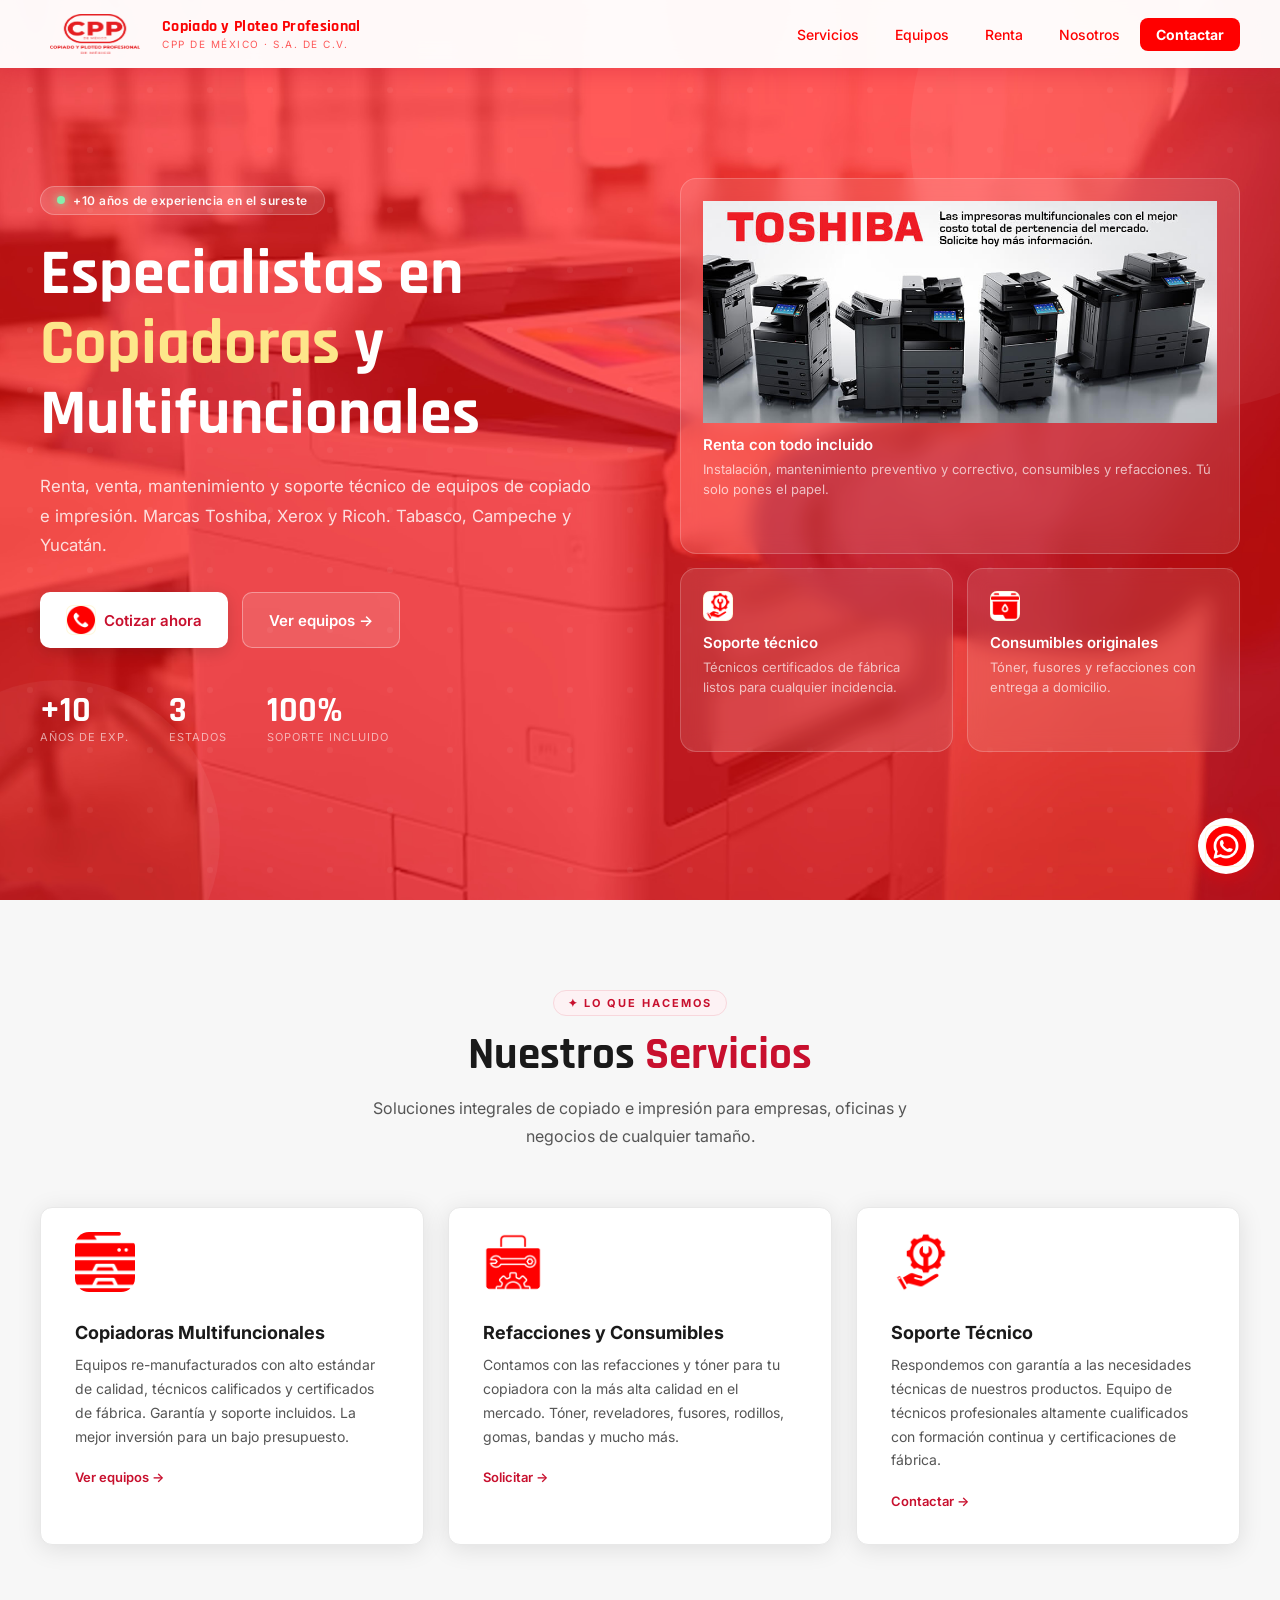
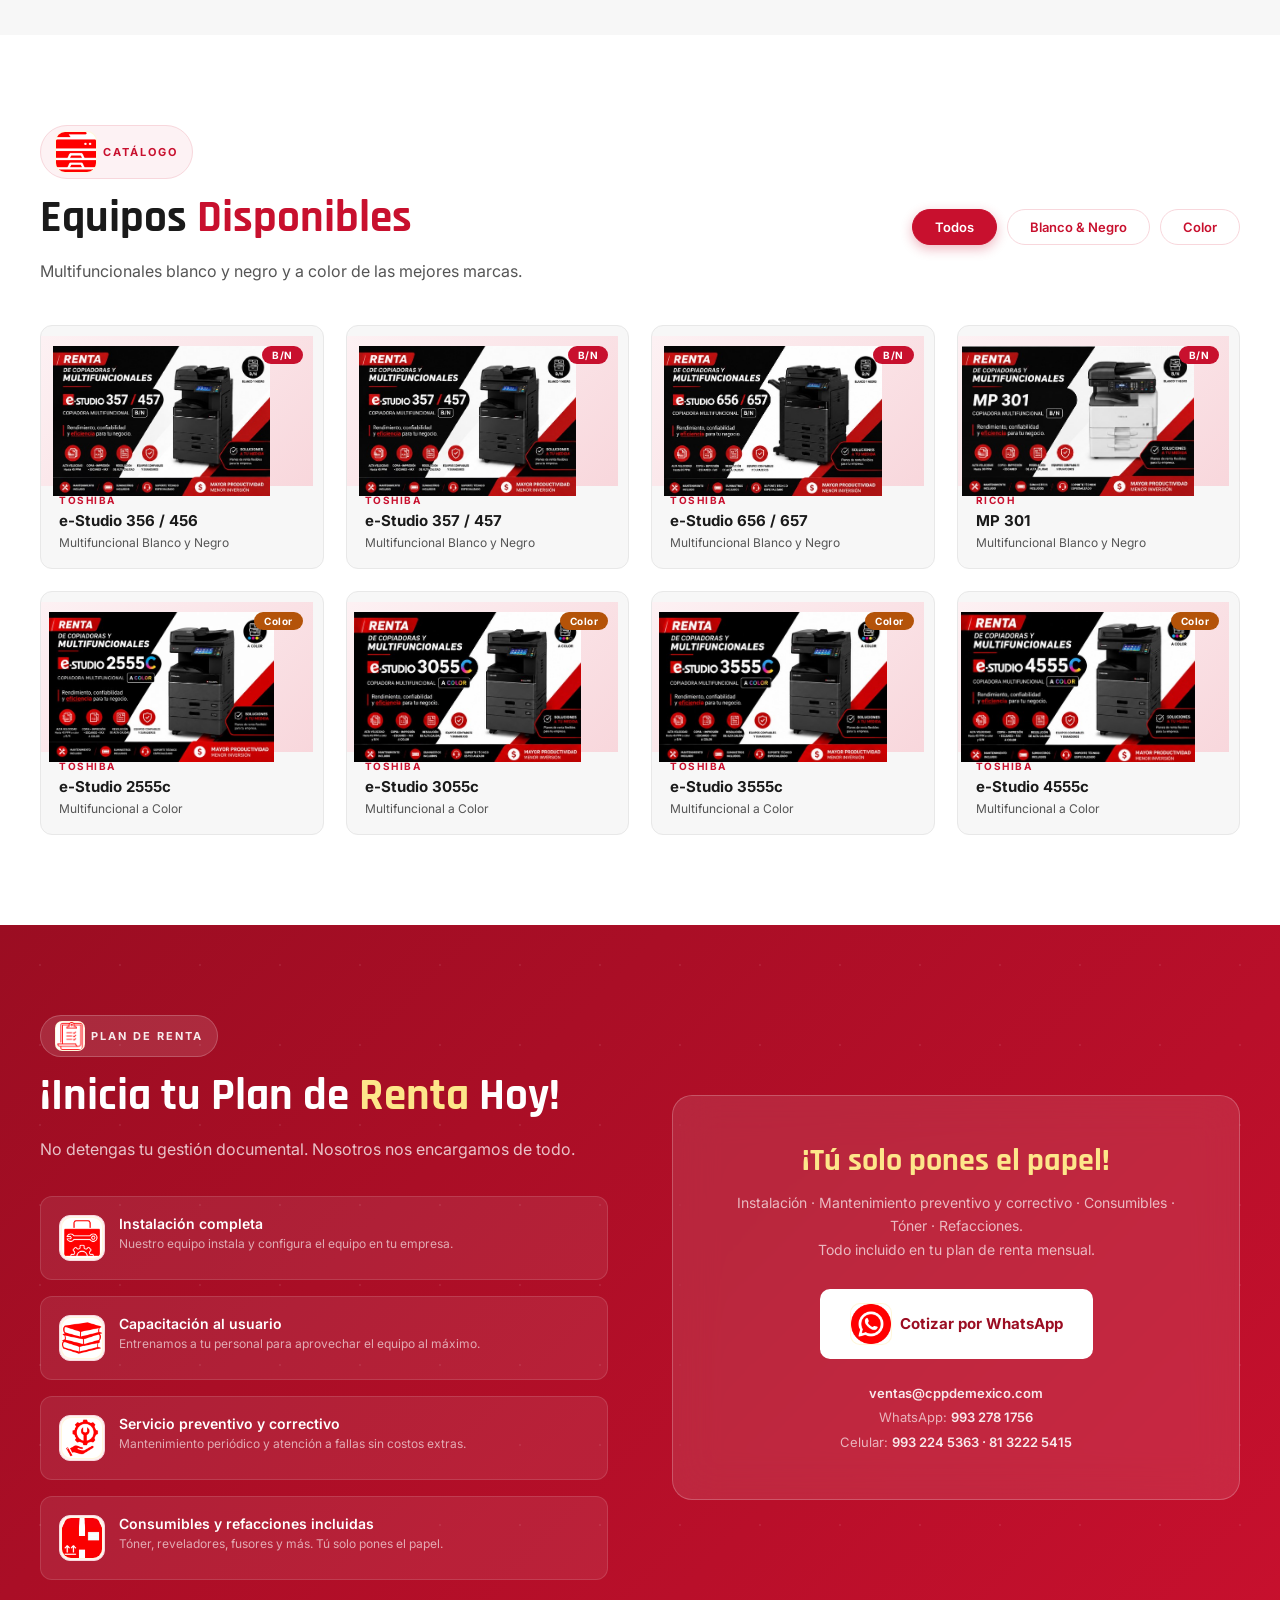
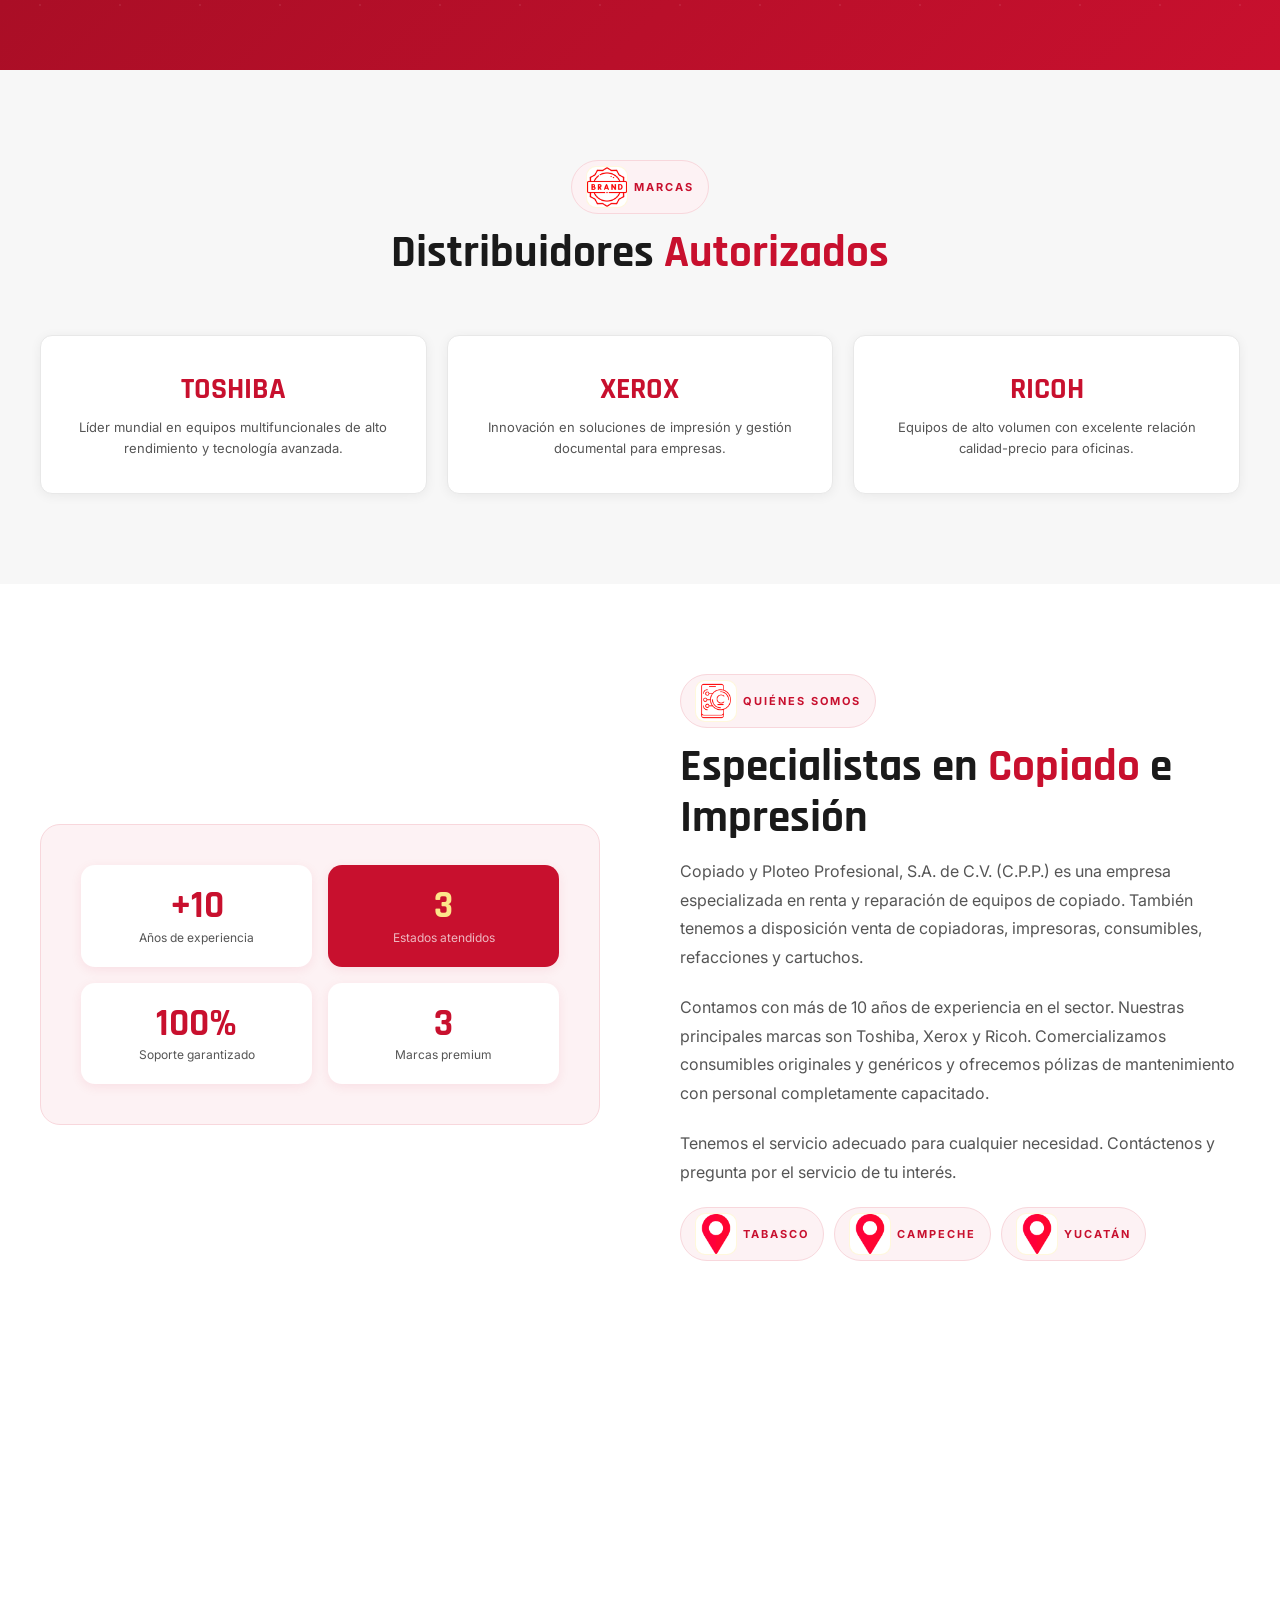
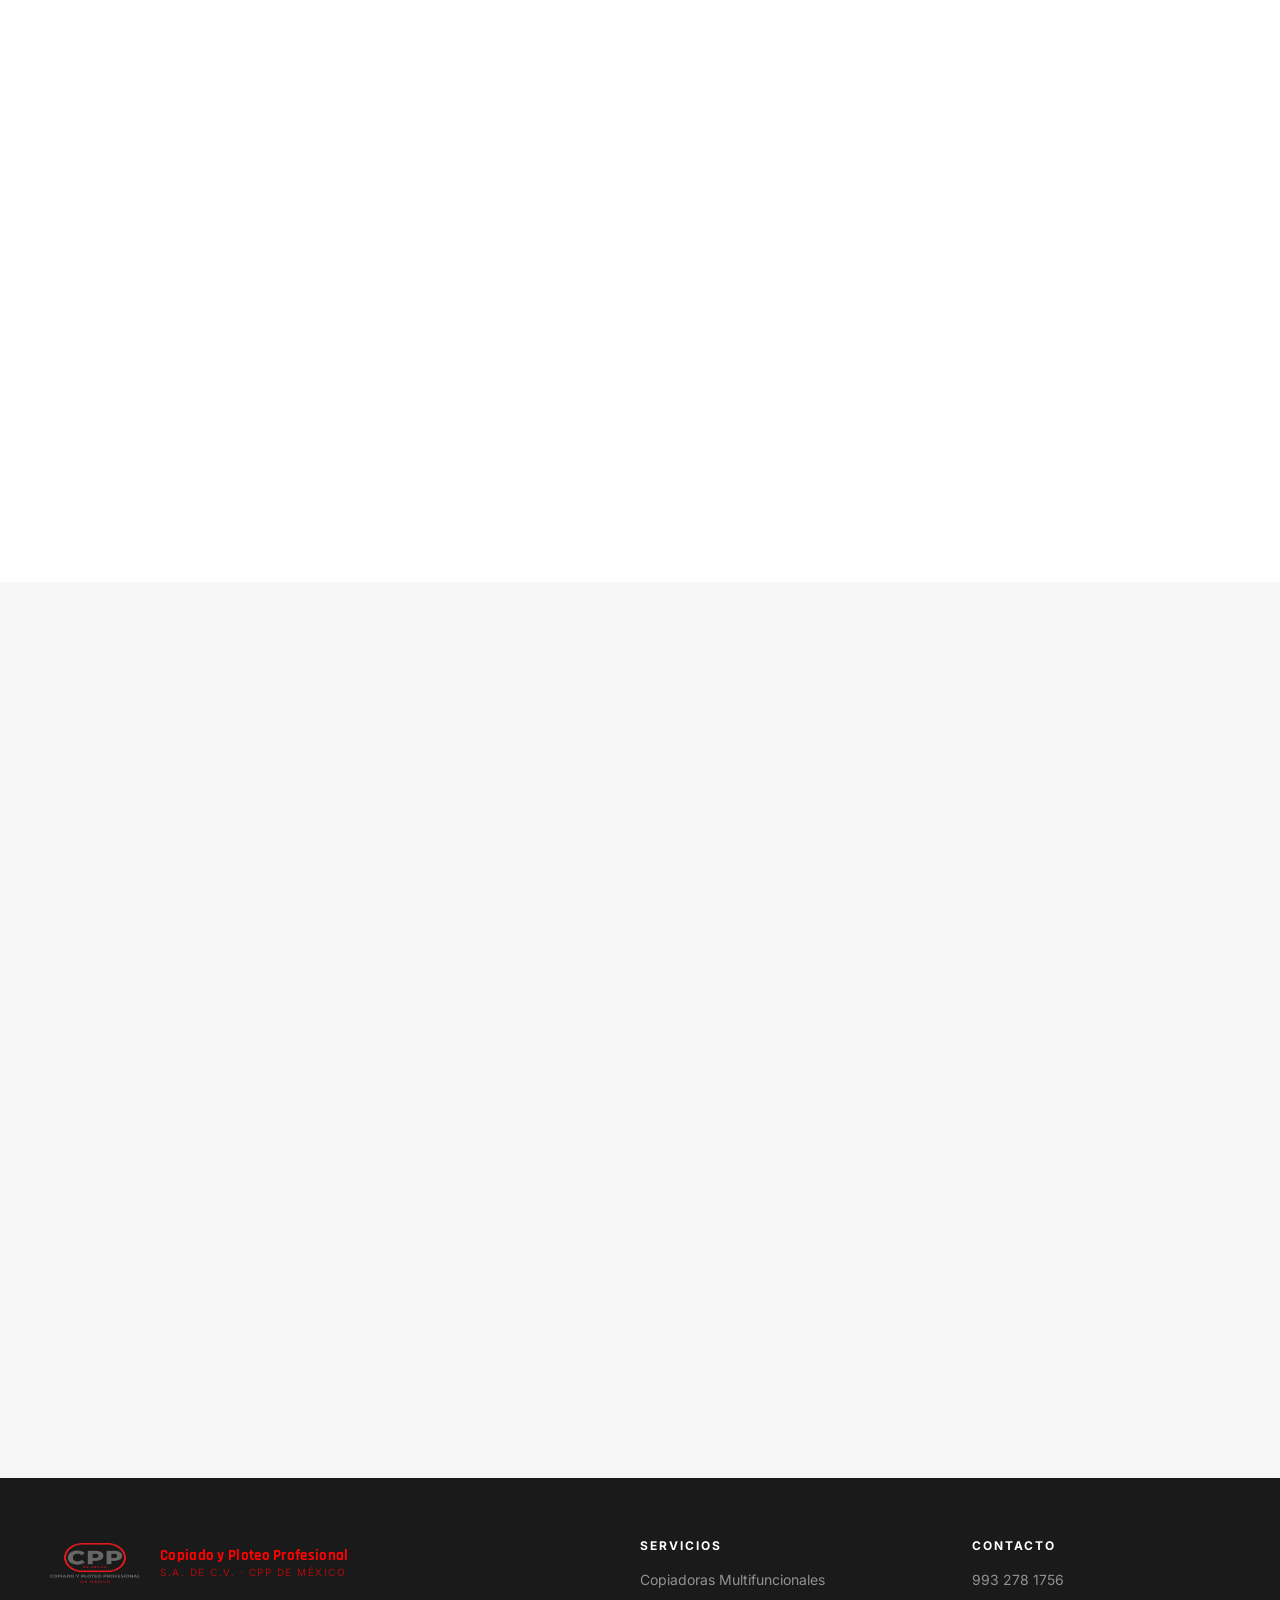
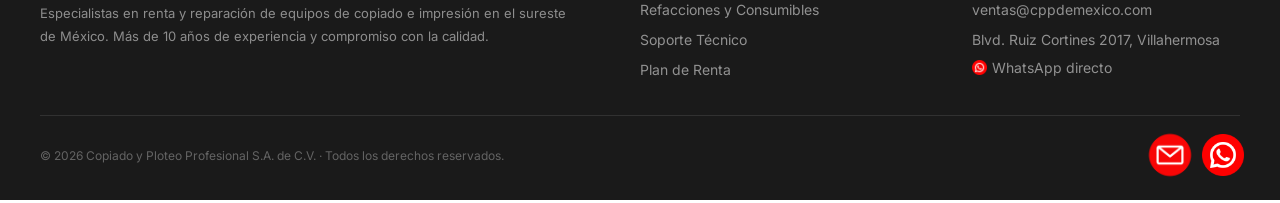
==== commit 17c54430: "Update iindex.html" ====
--- a/iindex.html
+++ b/iindex.html
@@ -3,6 +3,8 @@
 <head>
 <meta charset="UTF-8">
 <meta name="viewport" content="width=device-width, initial-scale=1.0">
+<meta content='yes' name='mobile-web-app-capable'/>
+<meta content='width = device-width, initial-scale = 1' name='viewport'/>
 <title>Copiado y Ploteo Profesional | CPP de México</title>
 <link href="https://fonts.googleapis.com/css2?family=Inter:wght@300;400;500;600;700;800&family=Rajdhani:wght@500;600;700&display=swap" rel="stylesheet">
 <link rel="stylesheet" href="styles.css">
@@ -84,19 +86,19 @@
     </div>
     <div class="servicios-grid">
       <div class="srv-card rv d1">
-        <div class="srv-icon"  style="background: transparent !important; border: none;"><img src="img/copiadora.png" alt="Multifuncionales" class="srv-icon"  style="background: transparent !important; border: none;"></div>
+        <div class="srv-icon"  style="background: transparent !important; border: none;"><img src="img/copiadora.png" alt="Multifuncionales" class="srv-icon" style="background: transparent !important; border: none;"></div>
         <h3>Copiadoras Multifuncionales</h3>
         <p>Equipos re-manufacturados con alto estándar de calidad, técnicos calificados y certificados de fábrica. Garantía y soporte incluidos. La mejor inversión para un bajo presupuesto.</p>
         <a href="#equipos" class="srv-link">Ver equipos →</a>
       </div>
       <div class="srv-card rv d2">
-        <div class="srv-icon"  style="background: transparent !important; border: none;"><img src="img/refaccion.png" alt="Refacciones y Consumibles" class="srv-icon"  style="background: transparent !important; border: none;"></div>
+        <div class="srv-icon"  style="background: transparent !important; border: none;"><img src="img/refaccion.png" alt="Refacciones y Consumibles" class="srv-icon" style="background: transparent !important; border: none;"></div>
         <h3>Refacciones y Consumibles</h3>
         <p>Contamos con las refacciones y tóner para tu copiadora con la más alta calidad en el mercado. Tóner, reveladores, fusores, rodillos, gomas, bandas y mucho más.</p>
         <a href="#contacto" class="srv-link">Solicitar →</a>
       </div>
       <div class="srv-card rv d3">
-        <div class="srv-icon"  style="background: transparent !important; border: none;"><img src="img/mantenimiento.png" alt="Soporte Técnico" class="srv-icon"  style="background: transparent !important; border: none;"></div>
+        <div class="srv-icon"  style="background: transparent !important; border: none;"><img src="img/mantenimiento.png" alt="Soporte Técnico" class="srv-icon" style="background: transparent !important; border: none;"></div>
         <h3>Soporte Técnico</h3>
         <p>Respondemos con garantía a las necesidades técnicas de nuestros productos. Equipo de técnicos profesionales altamente cualificados con formación continua y certificaciones de fábrica.</p>
         <a href="#contacto" class="srv-link">Contactar →</a>
@@ -132,6 +134,8 @@
     </div>
   </div>
 </section>
+
+ 
 
 <!-- RENTA -->
 <section id="renta">
@@ -205,8 +209,6 @@
   </div>
 </section>
 
- <!-- formulario --> 
-
  <!-- FORMULARIO -->
 <section id="formulario">
   <div class="container"> 
@@ -215,36 +217,49 @@
       <div class="nos-nums rv">      
         <h2 class="s-titulo" style="display: block;"><em>¿Te interesa una renta? </em>Déjanos tus datos y nos contactamos contigo.</h2>      
       </div>
+   
+<!-- formulario -->        
     
       <div class="nos-texto rv d2">
         <div class="">     
            <h2 class="s-titulo" style="display: block;"><em>Formulario: </em></h2>      
         </div>
-       
-                <form class="interactive-form" method="post" name="cpp" id="form-control" accept-charset="utf-8">
-                    <div class="form-group">
-                        <input type="text" id="interactive-name" data-type="input-textbox" placeholder=" ">
+
+           <form class="interactive-form" id="form-control" action="https://script.google.com/macros/s/AKfycby61R19tByKcYtbXR9P8i2zcy5f6cdJWOABvQcTkW4QlRTO98lby9TgKy_hrt44NsNtWg/exec" name="cpp" method="POST" accept-charset="utf-8">
+                
+                    <div class="form-group">
+                        <input type="text" id="nombre" name="Nombre" class="interactive-name" data-type="input-textbox" placeholder=" " required>
                         <label for="interactive-name">Nombre</label>
                     </div>
                     
                     <div class="form-group">
-                        <input type="email" id="interactive-email" data-type="input-textbox" placeholder=" ">
+                        <input type="email" id="email" name="Correo" class="interactive-email" data-type="input-textbox" placeholder=" " required>
                         <label for="interactive-email">Email</label>
                     </div>
+
+                    <div class="form-group">
+                        <input type="phone" id="telefono" name="Telefono" class="interactive-phone" data-type="input-textbox" placeholder=" " required>
+                        <label for="interactive-phone">Telefono</label>
+                    </div>
+
+                    <div class="form-group">
+                        <input type="text" id="empresa" name="Empresa" class="interactive-empresa" data-type="input-textbox" placeholder=" " required>
+                        <label for="interactive-email" required>Empresa</label>
+                    </div>
                     
                     <div class="form-group">
-                        <textarea id="interactive-message" rows="4" placeholder=" "></textarea>
-                        <label for="interactive-message">Mensaje</label>
+                        <textarea for="interactive-message"  rows="3" placeholder=" "required></textarea>
+                        <label id="mensaje" name="Mensaje" required>Mensaje o Comentarios: </label>
                     </div>
                     
-                    <button type="submit"  id="btn_guardar-registro">
-                        <span>Enviar Mensaje</span>
-                        <div class="button-ripple"></div>
+                    <button type="submit"  id="btnEnviar">
+                        <span>Enviar Mensaje</span>                        
                     </button>
+                    
                 </form>
             
 
-       <div id="msg-confirmacion" class="oculto">
+       <div id="mensajeConfirmacion" class="oculto">
         ✅ Tus datos se enviaron correctamente. En el transcurso del día nos comunicaremos contigo.
        </div>
       
@@ -252,7 +267,6 @@
     </div>
   </div>
 </section>
-
 
 <!-- CONTACTO -->
 <section id="contacto">
--- a/styles.css
+++ b/styles.css
@@ -1,4 +1,4 @@
- *, *::before, *::after { box-sizing: border-box; margin: 0; padding: 0; }
+  *, *::before, *::after { box-sizing: border-box; margin: 0; padding: 0; }
 
   :root {
     --rojo: #c8102e;
@@ -204,7 +204,7 @@
   .s-titulo { font-family: 'Rajdhani', sans-serif; font-size: clamp(1.9rem,4vw,2.8rem); font-weight: 700; color: var(--gris-oscuro); line-height: 1.15; margin-bottom: 12px; }
   .s-titulo em { font-style: normal; color: var(--rojo); }
   .s-desc { font-size: 1rem; color: var(--gris-texto); line-height: 1.8; max-width: 580px; }
-  .s-head { margin-bottom: 3.5rem; }
+  .s-head { margin-bottom: 3.5rem;  }
   .center { text-align: center; }
   .center .s-desc { margin: 0 auto; }
 
@@ -453,7 +453,10 @@
     .hero { padding:88px 1.2rem 50px; }
   }
 
- /* EL FORMULARIO  */
+  
+
+
+    /* El formulario  */
      
     .oculto {
   display: none;
@@ -541,9 +544,13 @@
     transition: all 0.3s ease;
 }
 
+button:disabled { background-color: #a5d6a7; cursor: not-allowed; }
+
+.alerta { display: none; padding: 10px; margin-top: 15px; border-radius: 4px; text-align: center; }
+
+
 .interactive-form button:hover {
     background: #ff0101;
     transform: translateY(-2px);
     box-shadow: 0 10px 25px rgba(6, 6, 6, 0.797);
 }
-  
